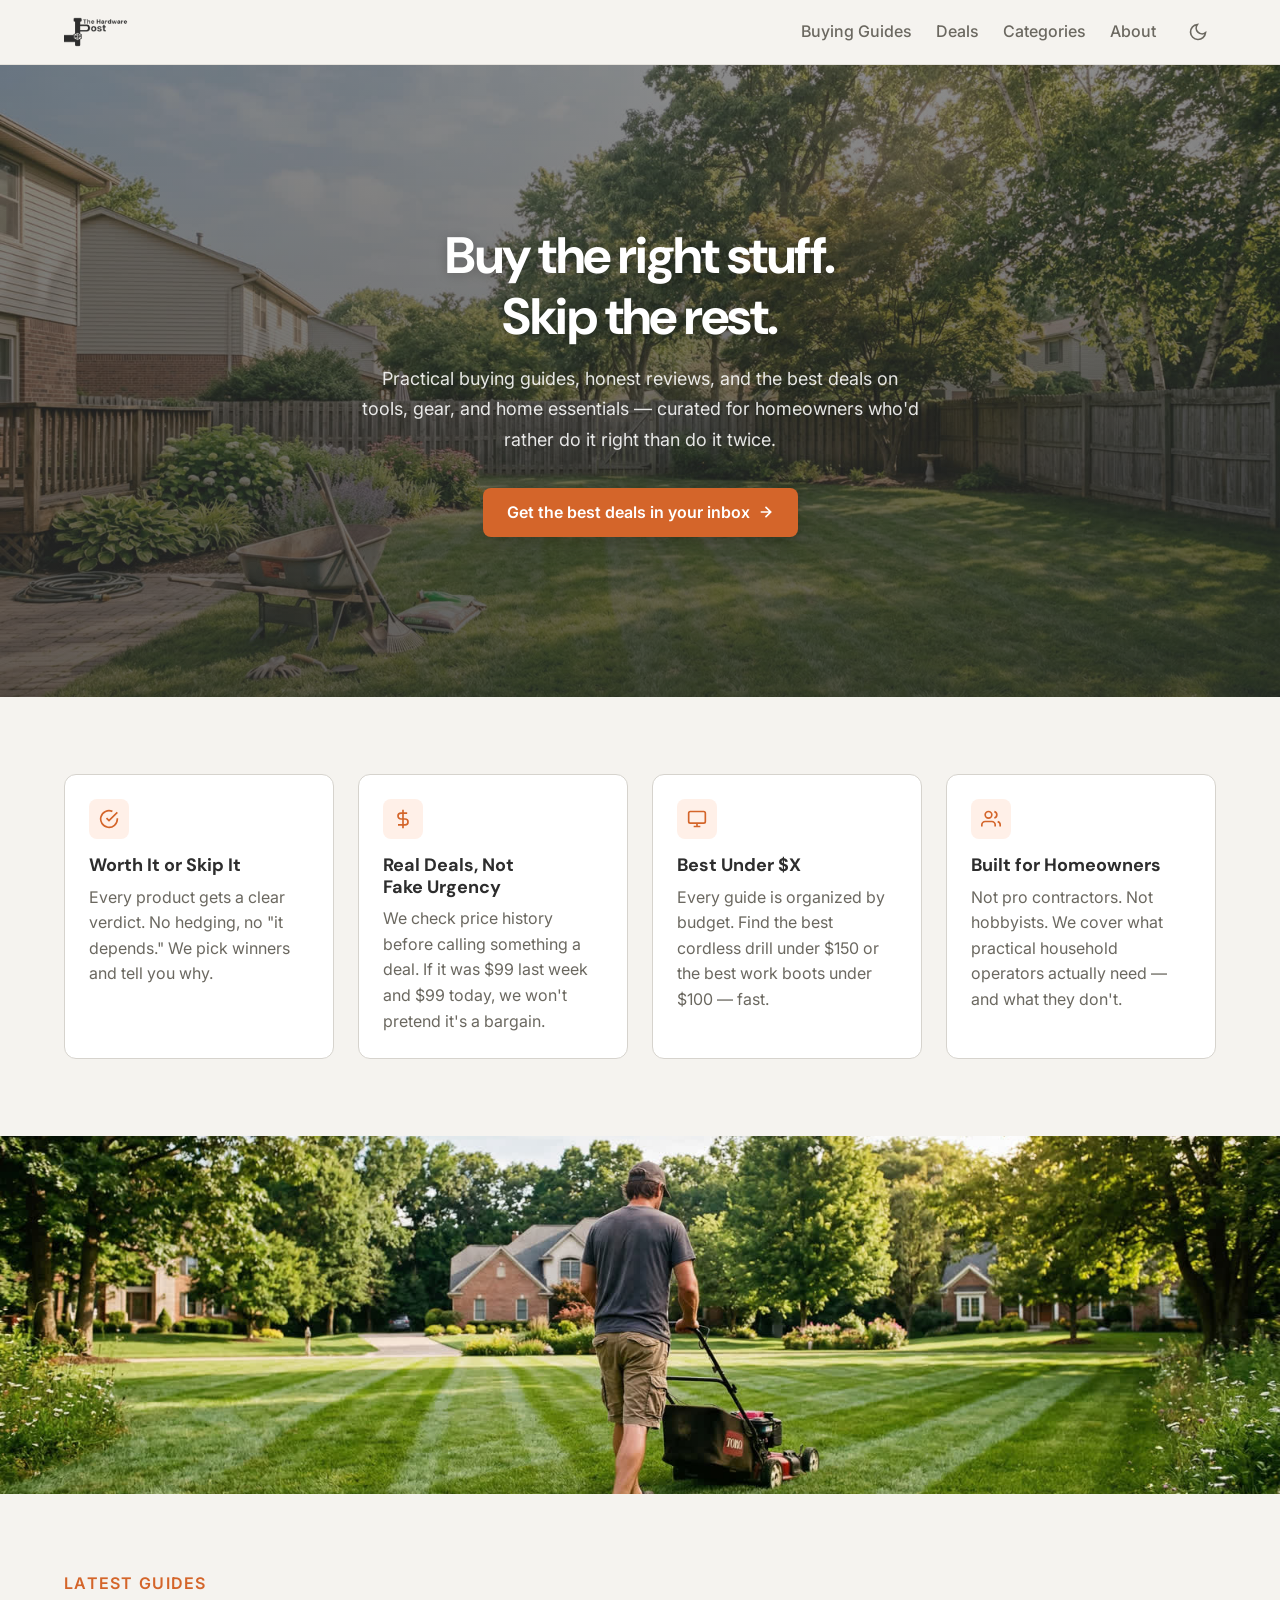
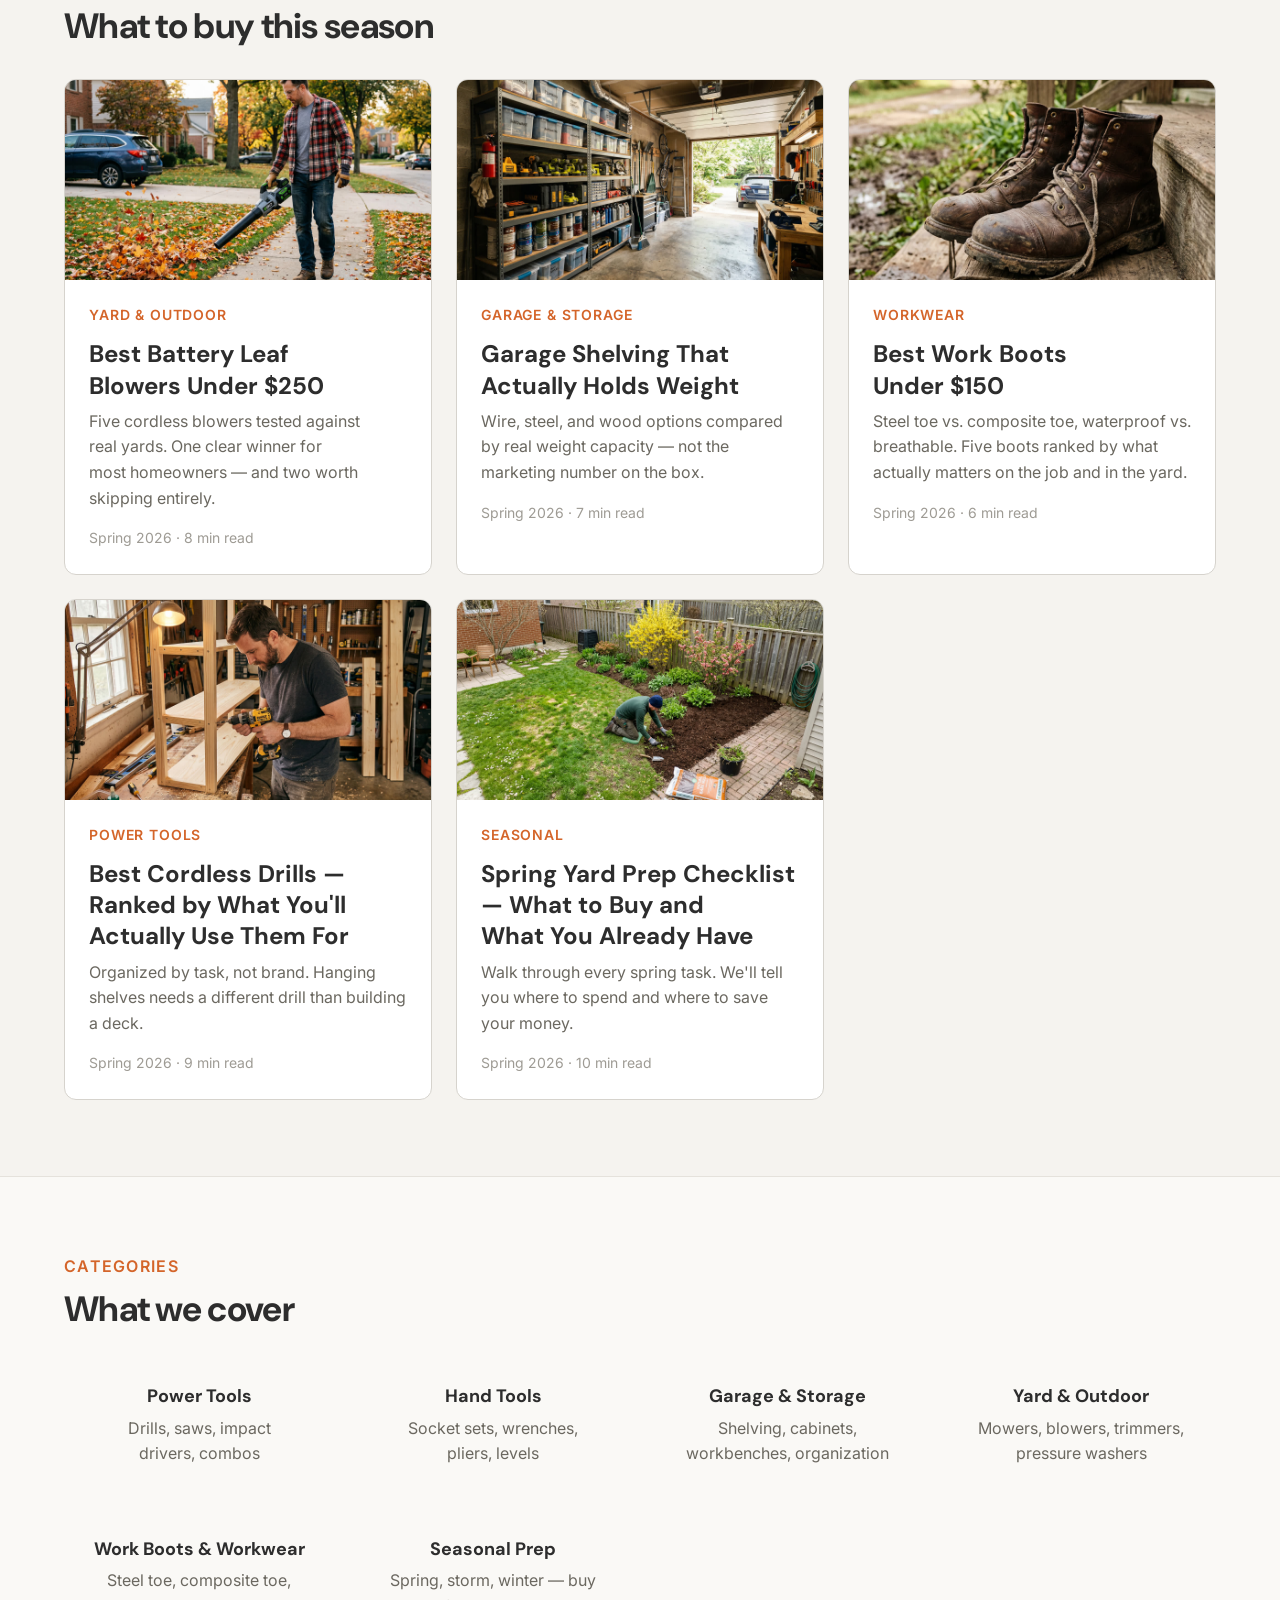
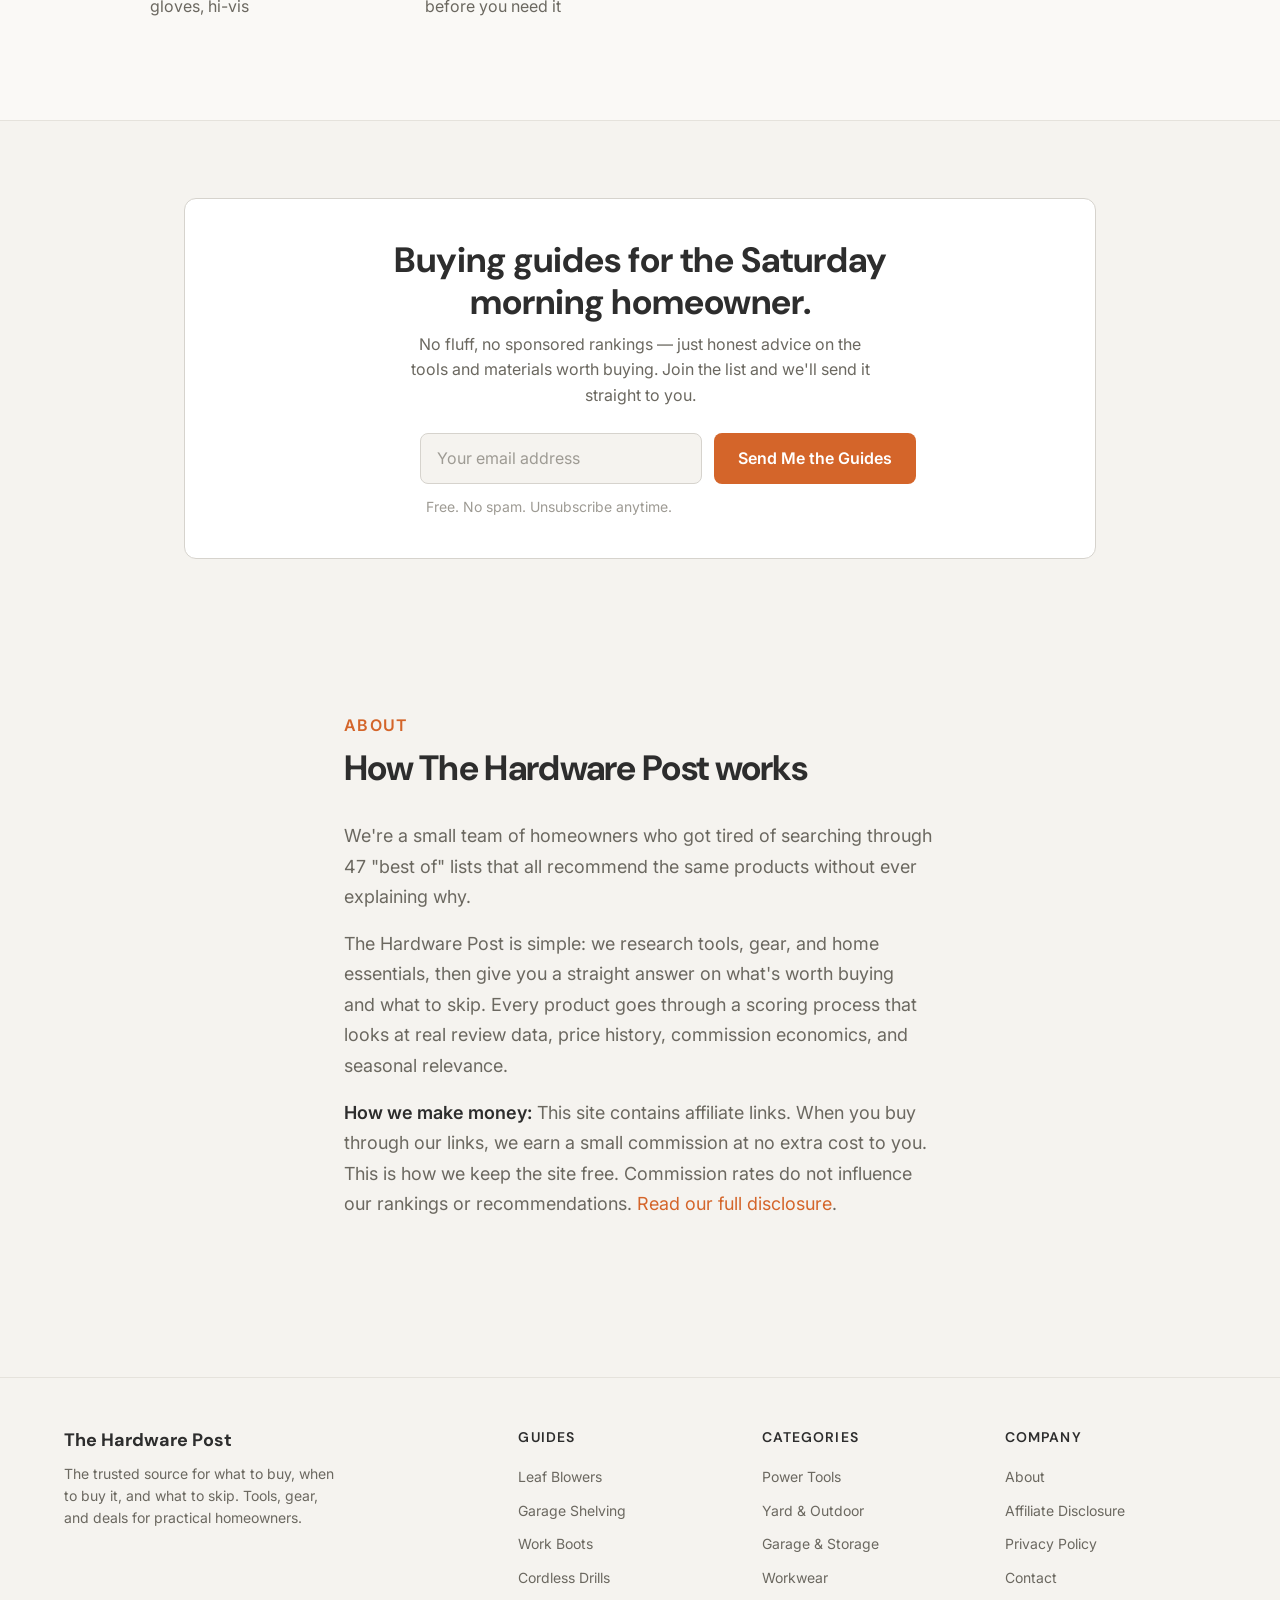
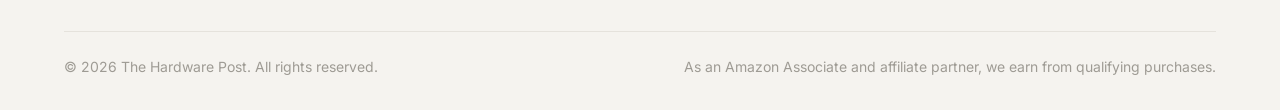
==== index.html @ 7f4d29a2 "Initial site: 5 articles, homepage, privacy policy, affiliate disclosure, logo, images" ====
<!DOCTYPE html>
<html lang="en">
<head>
  <meta charset="UTF-8">
  <meta name="viewport" content="width=device-width, initial-scale=1.0">
  <title>The Hardware Post — Tools, Gear & Deals for Homeowners</title>
  <meta name="description" content="The trusted source for what to buy, when to buy it, and what to skip. Tools, gear, and deals for practical homeowners.">
  <meta property="og:title" content="The Hardware Post — Tools, Gear & Deals for Homeowners">
  <meta property="og:description" content="The trusted source for what to buy, when to buy it, and what to skip.">
  <meta property="og:type" content="website">
  <link rel="stylesheet" href="style.css">
</head>
<body>

  <!-- Header -->
  <header class="header" id="header">
    <div class="header__inner">
      <a href="/" class="header__logo">
        <img src="images/logo-header.png" alt="The Hardware Post" class="header__logo-img">
      </a>
      <nav class="header__nav" id="nav">
        <a href="#guides">Buying Guides</a>
        <a href="#deals">Deals</a>
        <a href="#categories">Categories</a>
        <a href="#about">About</a>
        <button class="theme-toggle" data-theme-toggle aria-label="Switch to dark mode">
          <svg width="20" height="20" viewBox="0 0 24 24" fill="none" stroke="currentColor" stroke-width="2"><path d="M21 12.79A9 9 0 1 1 11.21 3 7 7 0 0 0 21 12.79z"/></svg>
        </button>
      </nav>
      <button class="mobile-menu-btn" id="mobileMenuBtn" aria-label="Toggle menu">
        <svg width="24" height="24" viewBox="0 0 24 24" fill="none" stroke="currentColor" stroke-width="2" stroke-linecap="round"><path d="M3 12h18M3 6h18M3 18h18"/></svg>
      </button>
    </div>
  </header>

  <main>
    <!-- Hero -->
    <section class="hero" style="background-image: url('images/hero-backyard.jpg');">
      <div class="hero__overlay"></div>
      <div class="container container--default hero__content">
        <h1 class="hero__title">Buy the right stuff.<br>Skip the rest.</h1>
        <p class="hero__subtitle">Practical buying guides, honest reviews, and the best deals on tools, gear, and home essentials — curated for homeowners who'd rather do it right than do it twice.</p>
        <a href="#newsletter" class="hero__cta">
          Get the best deals in your inbox
          <svg width="16" height="16" viewBox="0 0 24 24" fill="none" stroke="currentColor" stroke-width="2.5" stroke-linecap="round"><path d="M5 12h14M12 5l7 7-7 7"/></svg>
        </a>
      </div>
    </section>

    <!-- Value Props -->
    <section class="section">
      <div class="container">
        <div class="value-grid">
          <div class="value-card">
            <div class="value-card__icon">
              <svg width="20" height="20" viewBox="0 0 24 24" fill="none" stroke="currentColor" stroke-width="2"><path d="M22 11.08V12a10 10 0 1 1-5.93-9.14"/><polyline points="22 4 12 14.01 9 11.01"/></svg>
            </div>
            <h3 class="value-card__title">Worth It or Skip It</h3>
            <p class="value-card__text">Every product gets a clear verdict. No hedging, no "it depends." We pick winners and tell you why.</p>
          </div>
          <div class="value-card">
            <div class="value-card__icon">
              <svg width="20" height="20" viewBox="0 0 24 24" fill="none" stroke="currentColor" stroke-width="2"><path d="M12 1v22M17 5H9.5a3.5 3.5 0 0 0 0 7h5a3.5 3.5 0 0 1 0 7H6"/></svg>
            </div>
            <h3 class="value-card__title">Real Deals, Not Fake Urgency</h3>
            <p class="value-card__text">We check price history before calling something a deal. If it was $99 last week and $99 today, we won't pretend it's a bargain.</p>
          </div>
          <div class="value-card">
            <div class="value-card__icon">
              <svg width="20" height="20" viewBox="0 0 24 24" fill="none" stroke="currentColor" stroke-width="2"><rect x="2" y="3" width="20" height="14" rx="2"/><path d="M8 21h8M12 17v4"/></svg>
            </div>
            <h3 class="value-card__title">Best Under $X</h3>
            <p class="value-card__text">Every guide is organized by budget. Find the best cordless drill under $150 or the best work boots under $100 — fast.</p>
          </div>
          <div class="value-card">
            <div class="value-card__icon">
              <svg width="20" height="20" viewBox="0 0 24 24" fill="none" stroke="currentColor" stroke-width="2"><path d="M17 21v-2a4 4 0 0 0-4-4H5a4 4 0 0 0-4 4v2"/><circle cx="9" cy="7" r="4"/><path d="M23 21v-2a4 4 0 0 0-3-3.87M16 3.13a4 4 0 0 1 0 7.75"/></svg>
            </div>
            <h3 class="value-card__title">Built for Homeowners</h3>
            <p class="value-card__text">Not pro contractors. Not hobbyists. We cover what practical household operators actually need — and what they don't.</p>
          </div>
        </div>
      </div>
    </section>

    <!-- Breather -->
    <section class="breather" aria-hidden="true">
      <img src="images/breather-mowing.jpg" alt="" class="breather__img" loading="lazy">
    </section>

    <!-- Latest Guides -->
    <section class="section" id="guides">
      <div class="container">
        <p class="section__subtitle">Latest Guides</p>
        <h2 class="section__title">What to buy this season</h2>
        <div class="article-grid">

          <a href="articles/best-battery-leaf-blowers.html" class="article-card">
            <div class="article-card__img-wrap">
              <img src="images/article-leaf-blowers.jpg" alt="Man using a battery leaf blower on a suburban sidewalk" class="article-card__img" loading="lazy">
            </div>
            <div class="article-card__body">
              <span class="article-card__tag">Yard &amp; Outdoor</span>
              <h3 class="article-card__title">Best Battery Leaf Blowers Under $250</h3>
              <p class="article-card__excerpt">Five cordless blowers tested against real yards. One clear winner for most homeowners — and two worth skipping entirely.</p>
              <p class="article-card__meta">Spring 2026 · 8 min read</p>
            </div>
          </a>

          <a href="articles/garage-shelving.html" class="article-card">
            <div class="article-card__img-wrap">
              <img src="images/article-garage-shelving.jpg" alt="Organized garage with heavy-duty shelving" class="article-card__img" loading="lazy">
            </div>
            <div class="article-card__body">
              <span class="article-card__tag">Garage &amp; Storage</span>
              <h3 class="article-card__title">Garage Shelving That Actually Holds Weight</h3>
              <p class="article-card__excerpt">Wire, steel, and wood options compared by real weight capacity — not the marketing number on the box.</p>
              <p class="article-card__meta">Spring 2026 · 7 min read</p>
            </div>
          </a>

          <a href="articles/best-work-boots.html" class="article-card">
            <div class="article-card__img-wrap">
              <img src="images/article-work-boots.jpg" alt="Worn leather work boots on a wooden porch step" class="article-card__img" loading="lazy">
            </div>
            <div class="article-card__body">
              <span class="article-card__tag">Workwear</span>
              <h3 class="article-card__title">Best Work Boots Under $150</h3>
              <p class="article-card__excerpt">Steel toe vs. composite toe, waterproof vs. breathable. Five boots ranked by what actually matters on the job and in the yard.</p>
              <p class="article-card__meta">Spring 2026 · 6 min read</p>
            </div>
          </a>

          <a href="articles/best-cordless-drills.html" class="article-card">
            <div class="article-card__img-wrap">
              <img src="images/article-cordless-drills.jpg" alt="Man using a cordless drill in a home workshop" class="article-card__img" loading="lazy">
            </div>
            <div class="article-card__body">
              <span class="article-card__tag">Power Tools</span>
              <h3 class="article-card__title">Best Cordless Drills — Ranked by What You'll Actually Use Them For</h3>
              <p class="article-card__excerpt">Organized by task, not brand. Hanging shelves needs a different drill than building a deck.</p>
              <p class="article-card__meta">Spring 2026 · 9 min read</p>
            </div>
          </a>

          <a href="articles/spring-yard-prep.html" class="article-card">
            <div class="article-card__img-wrap">
              <img src="images/article-spring-yard.jpg" alt="Person working in a spring garden bed" class="article-card__img" loading="lazy">
            </div>
            <div class="article-card__body">
              <span class="article-card__tag">Seasonal</span>
              <h3 class="article-card__title">Spring Yard Prep Checklist — What to Buy and What You Already Have</h3>
              <p class="article-card__excerpt">Walk through every spring task. We'll tell you where to spend and where to save your money.</p>
              <p class="article-card__meta">Spring 2026 · 10 min read</p>
            </div>
          </a>

        </div>
      </div>
    </section>

    <!-- Categories -->
    <section class="section" id="categories" style="background: var(--color-surface-alt); border-top: 1px solid var(--color-divider); border-bottom: 1px solid var(--color-divider);">
      <div class="container">
        <p class="section__subtitle">Categories</p>
        <h2 class="section__title">What we cover</h2>
        <div class="value-grid">
          <div class="value-card" style="text-align: center; border: none; background: transparent;">
            <h3 class="value-card__title">Power Tools</h3>
            <p class="value-card__text">Drills, saws, impact drivers, combos</p>
          </div>
          <div class="value-card" style="text-align: center; border: none; background: transparent;">
            <h3 class="value-card__title">Hand Tools</h3>
            <p class="value-card__text">Socket sets, wrenches, pliers, levels</p>
          </div>
          <div class="value-card" style="text-align: center; border: none; background: transparent;">
            <h3 class="value-card__title">Garage &amp; Storage</h3>
            <p class="value-card__text">Shelving, cabinets, workbenches, organization</p>
          </div>
          <div class="value-card" style="text-align: center; border: none; background: transparent;">
            <h3 class="value-card__title">Yard &amp; Outdoor</h3>
            <p class="value-card__text">Mowers, blowers, trimmers, pressure washers</p>
          </div>
          <div class="value-card" style="text-align: center; border: none; background: transparent;">
            <h3 class="value-card__title">Work Boots &amp; Workwear</h3>
            <p class="value-card__text">Steel toe, composite toe, gloves, hi-vis</p>
          </div>
          <div class="value-card" style="text-align: center; border: none; background: transparent;">
            <h3 class="value-card__title">Seasonal Prep</h3>
            <p class="value-card__text">Spring, storm, winter — buy before you need it</p>
          </div>
        </div>
      </div>
    </section>

    <!-- Newsletter -->
    <section class="section" id="newsletter">
      <div class="container container--default">
        <div class="newsletter">
          <h2 class="newsletter__title">Buying guides for the Saturday morning homeowner.</h2>
          <p class="newsletter__text">No fluff, no sponsored rankings — just honest advice on the tools and materials worth buying. Join the list and we'll send it straight to you.</p>
          <script src="https://f.convertkit.com/ckjs/ck.5.js"></script>
          <form action="https://app.convertkit.com/forms/9332724/subscriptions" class="seva-form formkit-form" method="post" data-sv-form="9332724" data-uid="83792e4516" data-format="inline" data-version="5" min-width="400 500 600 700 800" style="max-width: 440px; margin: 0 auto;">
            <div data-style="clean">
              <ul class="formkit-alert formkit-alert-error" data-element="errors" data-group="alert" style="list-style: none; padding: 0; font-size: var(--text-xs); color: var(--color-warning);"></ul>
              <div data-element="fields" data-stacked="false" class="newsletter__form">
                <input class="formkit-input newsletter__input" name="email_address" aria-label="Email address" placeholder="Your email address" required type="email">
                <button data-element="submit" class="formkit-submit newsletter__btn" type="submit">
                  <span>Send Me the Guides</span>
                </button>
              </div>
            </div>
          </form>
          <p style="font-size: var(--text-xs); color: var(--color-text-muted); margin-top: var(--space-3);">Free. No spam. Unsubscribe anytime.</p>
        </div>
      </div>
    </section>

    <!-- About -->
    <section class="section" id="about">
      <div class="container container--narrow">
        <p class="section__subtitle">About</p>
        <h2 class="section__title">How The Hardware Post works</h2>
        <div class="article-body">
          <p>We're a small team of homeowners who got tired of searching through 47 "best of" lists that all recommend the same products without ever explaining why.</p>
          <p>The Hardware Post is simple: we research tools, gear, and home essentials, then give you a straight answer on what's worth buying and what to skip. Every product goes through a scoring process that looks at real review data, price history, commission economics, and seasonal relevance.</p>
          <p><strong>How we make money:</strong> This site contains affiliate links. When you buy through our links, we earn a small commission at no extra cost to you. This is how we keep the site free. Commission rates do not influence our rankings or recommendations. <a href="affiliate-disclosure.html">Read our full disclosure</a>.</p>
        </div>
      </div>
    </section>
  </main>

  <!-- Footer -->
  <footer class="footer">
    <div class="container">
      <div class="footer__grid">
        <div class="footer__brand">
          <p class="footer__brand-name">The Hardware Post</p>
          <p class="footer__brand-desc">The trusted source for what to buy, when to buy it, and what to skip. Tools, gear, and deals for practical homeowners.</p>
        </div>
        <div>
          <p class="footer__col-title">Guides</p>
          <ul class="footer__links">
            <li><a href="articles/best-battery-leaf-blowers.html">Leaf Blowers</a></li>
            <li><a href="articles/garage-shelving.html">Garage Shelving</a></li>
            <li><a href="articles/best-work-boots.html">Work Boots</a></li>
            <li><a href="articles/best-cordless-drills.html">Cordless Drills</a></li>
          </ul>
        </div>
        <div>
          <p class="footer__col-title">Categories</p>
          <ul class="footer__links">
            <li><a href="#">Power Tools</a></li>
            <li><a href="#">Yard &amp; Outdoor</a></li>
            <li><a href="#">Garage &amp; Storage</a></li>
            <li><a href="#">Workwear</a></li>
          </ul>
        </div>
        <div>
          <p class="footer__col-title">Company</p>
          <ul class="footer__links">
            <li><a href="#about">About</a></li>
            <li><a href="affiliate-disclosure.html">Affiliate Disclosure</a></li>
            <li><a href="privacy-policy.html">Privacy Policy</a></li>
            <li><a href="mailto:contact@thehardwarepost.com">Contact</a></li>
          </ul>
        </div>
      </div>
      <div class="footer__bottom">
        <p>&copy; 2026 The Hardware Post. All rights reserved.</p>
        <p>As an Amazon Associate and affiliate partner, we earn from qualifying purchases.</p>
      </div>
    </div>
  </footer>

  <script>
    // Theme toggle
    (function() {
      const t = document.querySelector('[data-theme-toggle]');
      const r = document.documentElement;
      let d = matchMedia('(prefers-color-scheme:dark)').matches ? 'dark' : 'light';
      r.setAttribute('data-theme', d);
      t && t.addEventListener('click', () => {
        d = d === 'dark' ? 'light' : 'dark';
        r.setAttribute('data-theme', d);
        t.setAttribute('aria-label', 'Switch to ' + (d === 'dark' ? 'light' : 'dark') + ' mode');
        t.innerHTML = d === 'dark'
          ? '<svg width="20" height="20" viewBox="0 0 24 24" fill="none" stroke="currentColor" stroke-width="2"><circle cx="12" cy="12" r="5"/><path d="M12 1v2M12 21v2M4.22 4.22l1.42 1.42M18.36 18.36l1.42 1.42M1 12h2M21 12h2M4.22 19.78l1.42-1.42M18.36 5.64l1.42-1.42"/></svg>'
          : '<svg width="20" height="20" viewBox="0 0 24 24" fill="none" stroke="currentColor" stroke-width="2"><path d="M21 12.79A9 9 0 1 1 11.21 3 7 7 0 0 0 21 12.79z"/></svg>';
      });
    })();

    // Header scroll effect
    let lastScroll = 0;
    window.addEventListener('scroll', () => {
      const h = document.getElementById('header');
      h.classList.toggle('header--scrolled', window.scrollY > 10);
    });

    // Mobile menu
    document.getElementById('mobileMenuBtn').addEventListener('click', () => {
      document.getElementById('nav').classList.toggle('active');
    });

    // Kit form success message handling
    if (window.CK) {
      window.CK.on('formSubmit', function() {
        const nl = document.querySelector('#newsletter .newsletter');
        if (nl) {
          const msg = document.createElement('p');
          msg.style.cssText = 'font-weight:600;color:var(--color-success);margin-top:var(--space-4);';
          msg.textContent = "You're in. Check your inbox for a welcome note — and thanks for joining The Hardware Post.";
          nl.appendChild(msg);
        }
      });
    }
  </script>

</body>
</html>
---- style.css ----
/* ═══════════════════════════════════════
   THE HARDWARE POST — Design System
   ═══════════════════════════════════════ */

/* Fonts: DM Sans (headings) + Inter (body) */
@import url('https://fonts.googleapis.com/css2?family=DM+Sans:wght@500;600;700&family=Inter:wght@400;500;600&display=swap');

/* ── Tokens ── */
:root {
  --font-display: 'DM Sans', 'Helvetica Neue', sans-serif;
  --font-body: 'Inter', system-ui, sans-serif;

  /* Type Scale (fluid) */
  --text-xs: clamp(0.75rem, 0.7rem + 0.25vw, 0.875rem);
  --text-sm: clamp(0.875rem, 0.8rem + 0.35vw, 1rem);
  --text-base: clamp(1rem, 0.95rem + 0.25vw, 1.125rem);
  --text-lg: clamp(1.125rem, 1rem + 0.75vw, 1.5rem);
  --text-xl: clamp(1.5rem, 1.2rem + 1.25vw, 2.25rem);
  --text-2xl: clamp(2rem, 1.2rem + 2.5vw, 3.5rem);

  /* 4px Spacing */
  --space-1: 0.25rem;
  --space-2: 0.5rem;
  --space-3: 0.75rem;
  --space-4: 1rem;
  --space-5: 1.25rem;
  --space-6: 1.5rem;
  --space-8: 2rem;
  --space-10: 2.5rem;
  --space-12: 3rem;
  --space-16: 4rem;
  --space-20: 5rem;
  --space-24: 6rem;

  /* Content Widths */
  --content-narrow: 640px;
  --content-default: 960px;
  --content-wide: 1200px;

  /* Radius */
  --radius-sm: 0.375rem;
  --radius-md: 0.5rem;
  --radius-lg: 0.75rem;

  /* Transition */
  --transition-interactive: 180ms cubic-bezier(0.16, 1, 0.3, 1);
}

/* ── Light Mode (default) ── */
:root, [data-theme="light"] {
  --color-bg: #F5F3EF;
  --color-surface: #FFFFFF;
  --color-surface-alt: #FAF9F6;
  --color-border: #D6D3CD;
  --color-divider: #E5E2DC;

  --color-text: #2D2D2D;
  --color-text-secondary: #6B6860;
  --color-text-muted: #9E9B94;

  --color-accent: #D4652A;
  --color-accent-hover: #B85322;
  --color-accent-light: #FFF0E8;

  --color-success: #3D7A3E;
  --color-success-light: #EBF5EB;
  --color-warning: #C4432B;
  --color-warning-light: #FDECEC;

  --shadow-sm: 0 1px 3px rgba(45,45,45,0.06);
  --shadow-md: 0 4px 12px rgba(45,45,45,0.08);
  --shadow-lg: 0 12px 32px rgba(45,45,45,0.12);
}

/* ── Dark Mode ── */
[data-theme="dark"] {
  --color-bg: #1A1918;
  --color-surface: #242320;
  --color-surface-alt: #2A2926;
  --color-border: #3D3B38;
  --color-divider: #333230;

  --color-text: #E0DFDC;
  --color-text-secondary: #A09E99;
  --color-text-muted: #6B6964;

  --color-accent: #E88A55;
  --color-accent-hover: #F0A070;
  --color-accent-light: #3A2E24;

  --color-success: #6DAA45;
  --color-success-light: #2A3326;
  --color-warning: #DD6956;
  --color-warning-light: #3A2828;

  --shadow-sm: 0 1px 3px rgba(0,0,0,0.3);
  --shadow-md: 0 4px 12px rgba(0,0,0,0.4);
  --shadow-lg: 0 12px 32px rgba(0,0,0,0.5);
}

@media (prefers-color-scheme: dark) {
  :root:not([data-theme]) {
    --color-bg: #1A1918;
    --color-surface: #242320;
    --color-surface-alt: #2A2926;
    --color-border: #3D3B38;
    --color-divider: #333230;
    --color-text: #E0DFDC;
    --color-text-secondary: #A09E99;
    --color-text-muted: #6B6964;
    --color-accent: #E88A55;
    --color-accent-hover: #F0A070;
    --color-accent-light: #3A2E24;
    --color-success: #6DAA45;
    --color-success-light: #2A3326;
    --color-warning: #DD6956;
    --color-warning-light: #3A2828;
    --shadow-sm: 0 1px 3px rgba(0,0,0,0.3);
    --shadow-md: 0 4px 12px rgba(0,0,0,0.4);
    --shadow-lg: 0 12px 32px rgba(0,0,0,0.5);
  }
}

/* ── Base Reset ── */
*, *::before, *::after { box-sizing: border-box; margin: 0; padding: 0; }
html {
  -webkit-font-smoothing: antialiased;
  -moz-osx-font-smoothing: grayscale;
  text-rendering: optimizeLegibility;
  scroll-behavior: smooth;
  scroll-padding-top: var(--space-16);
}
body {
  min-height: 100dvh;
  line-height: 1.6;
  font-family: var(--font-body);
  font-size: var(--text-base);
  color: var(--color-text);
  background-color: var(--color-bg);
}
img, picture, video, svg { display: block; max-width: 100%; height: auto; }
input, button, textarea, select { font: inherit; color: inherit; }
h1, h2, h3, h4 { text-wrap: balance; line-height: 1.2; font-family: var(--font-display); }
p, li, figcaption { text-wrap: pretty; max-width: 72ch; }
a { color: var(--color-accent); text-decoration: none; transition: color var(--transition-interactive); }
a:hover { color: var(--color-accent-hover); }
button { cursor: pointer; background: none; border: none; }

a, button, [role="button"], input, textarea, select {
  transition: color var(--transition-interactive), background var(--transition-interactive),
    border-color var(--transition-interactive), box-shadow var(--transition-interactive);
}

:focus-visible { outline: 2px solid var(--color-accent); outline-offset: 3px; border-radius: var(--radius-sm); }
::selection { background: rgba(212,101,42,0.2); color: var(--color-text); }

@media (prefers-reduced-motion: reduce) {
  *, *::before, *::after {
    animation-duration: 0.01ms !important;
    transition-duration: 0.01ms !important;
    scroll-behavior: auto !important;
  }
}

.sr-only { position: absolute; width: 1px; height: 1px; padding: 0; margin: -1px; overflow: hidden; clip: rect(0,0,0,0); white-space: nowrap; border-width: 0; }

/* ── Layout ── */
.container { width: 100%; max-width: var(--content-wide); margin: 0 auto; padding-inline: var(--space-6); }
.container--narrow { max-width: var(--content-narrow); }
.container--default { max-width: var(--content-default); }

/* ── Header ── */
.header {
  position: sticky; top: 0; z-index: 50;
  background: var(--color-bg);
  border-bottom: 1px solid var(--color-divider);
  transition: box-shadow 0.3s ease;
}
.header--scrolled { box-shadow: var(--shadow-sm); }
.header__inner {
  display: flex; align-items: center; justify-content: space-between;
  height: 64px;
  max-width: var(--content-wide); margin: 0 auto;
  padding-inline: var(--space-6);
}
.header__logo {
  text-decoration: none;
  display: flex; align-items: center;
}
.header__logo-img {
  height: 40px;
  width: auto;
}
[data-theme="dark"] .header__logo-img {
  filter: invert(1) brightness(0.85);
}

.header__nav { display: flex; align-items: center; gap: var(--space-6); }
.header__nav a {
  font-size: var(--text-sm); font-weight: 500;
  color: var(--color-text-secondary); text-decoration: none;
}
.header__nav a:hover { color: var(--color-text); }

.theme-toggle {
  display: flex; align-items: center; justify-content: center;
  width: 36px; height: 36px; border-radius: var(--radius-md);
  color: var(--color-text-secondary);
}
.theme-toggle:hover { background: var(--color-surface-alt); color: var(--color-text); }

/* Mobile nav */
.mobile-menu-btn { display: none; width: 36px; height: 36px; align-items: center; justify-content: center; color: var(--color-text); }
@media (max-width: 768px) {
  .header__nav { display: none; }
  .header__nav.active {
    display: flex; flex-direction: column;
    position: absolute; top: 64px; left: 0; right: 0;
    background: var(--color-bg); border-bottom: 1px solid var(--color-divider);
    padding: var(--space-6); gap: var(--space-4);
  }
  .mobile-menu-btn { display: flex; }
}

/* ── Hero ── */
.hero {
  position: relative;
  padding: clamp(var(--space-20), 14vw, 10rem) 0;
  text-align: center;
  background-size: cover;
  background-position: center 40%;
  background-repeat: no-repeat;
  overflow: hidden;
}
.hero__overlay {
  position: absolute; inset: 0;
  background: linear-gradient(
    to bottom,
    rgba(45,45,45,0.55) 0%,
    rgba(45,45,45,0.65) 50%,
    rgba(45,45,45,0.75) 100%
  );
}
[data-theme="dark"] .hero__overlay {
  background: linear-gradient(
    to bottom,
    rgba(26,25,24,0.6) 0%,
    rgba(26,25,24,0.72) 50%,
    rgba(26,25,24,0.82) 100%
  );
}
.hero__content { position: relative; z-index: 1; }
.hero__title {
  font-size: var(--text-2xl); font-weight: 700;
  letter-spacing: -0.03em;
  margin-bottom: var(--space-4);
  color: #fff;
  text-shadow: 0 2px 12px rgba(0,0,0,0.2);
}
.hero__subtitle {
  font-size: var(--text-base);
  color: rgba(255,255,255,0.88);
  max-width: 560px; margin: 0 auto var(--space-8);
  line-height: 1.7;
}
.hero__cta {
  display: inline-flex; align-items: center; gap: var(--space-2);
  background: var(--color-accent); color: #fff;
  padding: var(--space-3) var(--space-6);
  border-radius: var(--radius-md);
  font-weight: 600; font-size: var(--text-sm);
  text-decoration: none;
  box-shadow: 0 4px 16px rgba(0,0,0,0.2);
}
.hero__cta:hover { background: var(--color-accent-hover); color: #fff; }

/* ── Section ── */
.section { padding: clamp(var(--space-12), 6vw, var(--space-20)) 0; }
.section__title {
  font-size: var(--text-xl); font-weight: 700;
  letter-spacing: -0.02em;
  margin-bottom: var(--space-8);
}
.section__subtitle {
  font-size: var(--text-sm); font-weight: 600;
  color: var(--color-accent); text-transform: uppercase;
  letter-spacing: 0.08em;
  margin-bottom: var(--space-2);
}

/* ── Breather Image ── */
.breather {
  position: relative;
  height: clamp(200px, 28vw, 400px);
  overflow: hidden;
}
.breather__img {
  width: 100%; height: 100%;
  object-fit: cover;
  object-position: center 60%;
}

/* ── Article Cards ── */
.article-grid {
  display: grid;
  grid-template-columns: repeat(auto-fill, minmax(300px, 1fr));
  gap: var(--space-6);
}
.article-card {
  background: var(--color-surface);
  border: 1px solid var(--color-border);
  border-radius: var(--radius-lg);
  overflow: hidden;
  transition: box-shadow var(--transition-interactive), transform var(--transition-interactive);
  text-decoration: none; color: inherit; display: block;
}
.article-card:hover { box-shadow: var(--shadow-md); transform: translateY(-2px); color: inherit; }
.article-card:hover .article-card__img { transform: scale(1.04); }
.article-card__img-wrap {
  height: 200px; overflow: hidden;
}
.article-card__img {
  width: 100%; height: 100%;
  object-fit: cover;
  transition: transform 0.4s ease;
}
.article-card__body {
  padding: var(--space-5) var(--space-6) var(--space-6);
}
.article-card__tag {
  display: inline-block;
  font-size: var(--text-xs); font-weight: 600;
  color: var(--color-accent); text-transform: uppercase;
  letter-spacing: 0.06em;
  margin-bottom: var(--space-3);
}
.article-card__title {
  font-size: var(--text-lg); font-weight: 700;
  margin-bottom: var(--space-2);
  line-height: 1.3;
}
.article-card__excerpt {
  font-size: var(--text-sm);
  color: var(--color-text-secondary);
  line-height: 1.6;
}
.article-card__meta {
  margin-top: var(--space-4);
  font-size: var(--text-xs);
  color: var(--color-text-muted);
}

/* ── Value Props ── */
.value-grid {
  display: grid;
  grid-template-columns: repeat(auto-fill, minmax(240px, 1fr));
  gap: var(--space-6);
}
.value-card {
  padding: var(--space-6);
  background: var(--color-surface);
  border: 1px solid var(--color-border);
  border-radius: var(--radius-lg);
}
.value-card__icon {
  width: 40px; height: 40px;
  display: flex; align-items: center; justify-content: center;
  background: var(--color-accent-light);
  color: var(--color-accent);
  border-radius: var(--radius-md);
  margin-bottom: var(--space-4);
}
.value-card__title {
  font-family: var(--font-display);
  font-size: var(--text-base); font-weight: 700;
  margin-bottom: var(--space-2);
}
.value-card__text {
  font-size: var(--text-sm);
  color: var(--color-text-secondary);
  line-height: 1.6;
}

/* ── Newsletter Signup ── */
.newsletter {
  background: var(--color-surface);
  border: 1px solid var(--color-border);
  border-radius: var(--radius-lg);
  padding: var(--space-10);
  text-align: center;
}
.newsletter__title {
  font-size: var(--text-xl); font-weight: 700;
  margin-bottom: var(--space-2);
}
.newsletter__text {
  font-size: var(--text-sm);
  color: var(--color-text-secondary);
  max-width: 480px; margin: 0 auto var(--space-6);
}
.newsletter__form {
  display: flex; gap: var(--space-3);
  max-width: 440px; margin: 0 auto;
}
.newsletter__input {
  flex: 1;
  padding: var(--space-3) var(--space-4);
  background: var(--color-bg);
  border: 1px solid var(--color-border);
  border-radius: var(--radius-md);
  font-size: var(--text-sm);
}
.newsletter__input:focus { outline: 2px solid var(--color-accent); outline-offset: -1px; border-color: var(--color-accent); }
.newsletter__input::placeholder { color: var(--color-text-muted); }
.newsletter__btn {
  background: var(--color-accent); color: #fff;
  padding: var(--space-3) var(--space-6);
  border-radius: var(--radius-md);
  font-weight: 600; font-size: var(--text-sm);
  white-space: nowrap;
}
.newsletter__btn:hover { background: var(--color-accent-hover); }
@media (max-width: 480px) {
  .newsletter__form { flex-direction: column; }
}

/* Kit form overrides — keep form consistent with site design */
.formkit-form[data-uid="83792e4516"] {
  background: transparent !important;
  border: none !important;
  padding: 0 !important;
  font-family: var(--font-body) !important;
}
.formkit-form[data-uid="83792e4516"] .formkit-input {
  background: var(--color-bg) !important;
  border: 1px solid var(--color-border) !important;
  border-radius: var(--radius-md) !important;
  font-family: var(--font-body) !important;
  font-size: var(--text-sm) !important;
  color: var(--color-text) !important;
}
.formkit-form[data-uid="83792e4516"] .formkit-input:focus {
  outline: 2px solid var(--color-accent) !important;
  outline-offset: -1px !important;
  border-color: var(--color-accent) !important;
}
.formkit-form[data-uid="83792e4516"] .formkit-input::placeholder {
  color: var(--color-text-muted) !important;
}
.formkit-form[data-uid="83792e4516"] .formkit-submit {
  background: var(--color-accent) !important;
  border-radius: var(--radius-md) !important;
  font-family: var(--font-body) !important;
  font-weight: 600 !important;
  font-size: var(--text-sm) !important;
}
.formkit-form[data-uid="83792e4516"] .formkit-submit:hover {
  background: var(--color-accent-hover) !important;
}

/* ── Disclosure Banner ── */
.disclosure {
  background: var(--color-surface-alt);
  border: 1px solid var(--color-border);
  border-radius: var(--radius-md);
  padding: var(--space-3) var(--space-4);
  font-size: var(--text-xs);
  color: var(--color-text-secondary);
  line-height: 1.5;
  margin-bottom: var(--space-6);
}

/* ── Footer ── */
.footer {
  border-top: 1px solid var(--color-divider);
  padding: var(--space-12) 0 var(--space-8);
  color: var(--color-text-secondary);
  font-size: var(--text-sm);
}
.footer__grid {
  display: grid;
  grid-template-columns: 2fr 1fr 1fr 1fr;
  gap: var(--space-8);
  margin-bottom: var(--space-10);
}
.footer__brand { max-width: 280px; }
.footer__brand-name {
  font-family: var(--font-display); font-weight: 700;
  font-size: var(--text-base); color: var(--color-text);
  margin-bottom: var(--space-2);
}
.footer__brand-desc { font-size: var(--text-xs); line-height: 1.6; }
.footer__col-title {
  font-family: var(--font-display); font-weight: 600;
  font-size: var(--text-xs); text-transform: uppercase;
  letter-spacing: 0.08em; color: var(--color-text);
  margin-bottom: var(--space-4);
}
.footer__links { list-style: none; display: flex; flex-direction: column; gap: var(--space-2); }
.footer__links a { color: var(--color-text-secondary); font-size: var(--text-xs); }
.footer__links a:hover { color: var(--color-text); }
.footer__bottom {
  border-top: 1px solid var(--color-divider);
  padding-top: var(--space-6);
  font-size: var(--text-xs);
  color: var(--color-text-muted);
  display: flex; justify-content: space-between; align-items: center;
}
@media (max-width: 768px) {
  .footer__grid { grid-template-columns: 1fr 1fr; }
  .footer__brand { grid-column: 1 / -1; }
  .footer__bottom { flex-direction: column; gap: var(--space-2); text-align: center; }
}
@media (max-width: 480px) {
  .footer__grid { grid-template-columns: 1fr; }
}

/* ── Badge Components ── */
.badge {
  display: inline-flex; align-items: center; gap: var(--space-1);
  padding: var(--space-1) var(--space-2);
  border-radius: var(--radius-sm);
  font-size: var(--text-xs); font-weight: 600;
}
.badge--worth-it { background: var(--color-success-light); color: var(--color-success); }
.badge--skip-it { background: var(--color-warning-light); color: var(--color-warning); }
.badge--deal { background: var(--color-accent-light); color: var(--color-accent); }

/* ── Article Page ── */
.article-header { padding: var(--space-12) 0 var(--space-8); }
.article-header__tag { font-size: var(--text-xs); font-weight: 600; color: var(--color-accent); text-transform: uppercase; letter-spacing: 0.06em; margin-bottom: var(--space-3); }
.article-header__title { font-size: var(--text-xl); font-weight: 700; margin-bottom: var(--space-3); }
.article-header__meta { font-size: var(--text-xs); color: var(--color-text-muted); }

.article-body { padding-bottom: var(--space-16); }
.article-body h2 { font-size: var(--text-lg); font-weight: 700; margin: var(--space-8) 0 var(--space-4); }
.article-body h3 { font-size: var(--text-base); font-weight: 700; margin: var(--space-6) 0 var(--space-3); }
.article-body p { margin-bottom: var(--space-4); color: var(--color-text-secondary); line-height: 1.7; }
.article-body ul, .article-body ol { margin-bottom: var(--space-4); padding-left: var(--space-6); }
.article-body li { margin-bottom: var(--space-2); color: var(--color-text-secondary); line-height: 1.6; }
.article-body strong { color: var(--color-text); font-weight: 600; }

/* Product card within articles */
.product-pick {
  background: var(--color-surface);
  border: 1px solid var(--color-border);
  border-radius: var(--radius-lg);
  padding: var(--space-6);
  margin: var(--space-6) 0;
}
.product-pick__header { display: flex; justify-content: space-between; align-items: flex-start; margin-bottom: var(--space-3); }
.product-pick__name { font-family: var(--font-display); font-weight: 700; font-size: var(--text-base); }
.product-pick__price { font-weight: 600; color: var(--color-accent); }
.product-pick__specs { font-size: var(--text-xs); color: var(--color-text-muted); margin-bottom: var(--space-3); }
.product-pick__take { font-size: var(--text-sm); color: var(--color-text-secondary); line-height: 1.6; margin-bottom: var(--space-4); }
.product-pick__link {
  display: inline-flex; align-items: center; gap: var(--space-1);
  font-size: var(--text-sm); font-weight: 600;
  color: var(--color-accent);
}
.product-pick__link:hover { color: var(--color-accent-hover); }

/* Article body extras */
.article-body hr {
  border: none;
  border-top: 1px solid var(--color-divider);
  margin: var(--space-8) 0;
}
.article-body table {
  width: 100%; border-collapse: collapse;
  margin-bottom: var(--space-6); font-size: var(--text-sm);
}
.article-body th, .article-body td {
  padding: var(--space-3) var(--space-4);
  border-bottom: 1px solid var(--color-divider);
  text-align: left;
}
.article-body th {
  font-weight: 600; color: var(--color-text);
  background: var(--color-surface-alt);
}
.article-body td { color: var(--color-text-secondary); }
.article-body blockquote {
  border-left: 3px solid var(--color-accent);
  padding-left: var(--space-4);
  margin: var(--space-4) 0;
  color: var(--color-text-secondary);
  font-style: italic;
}
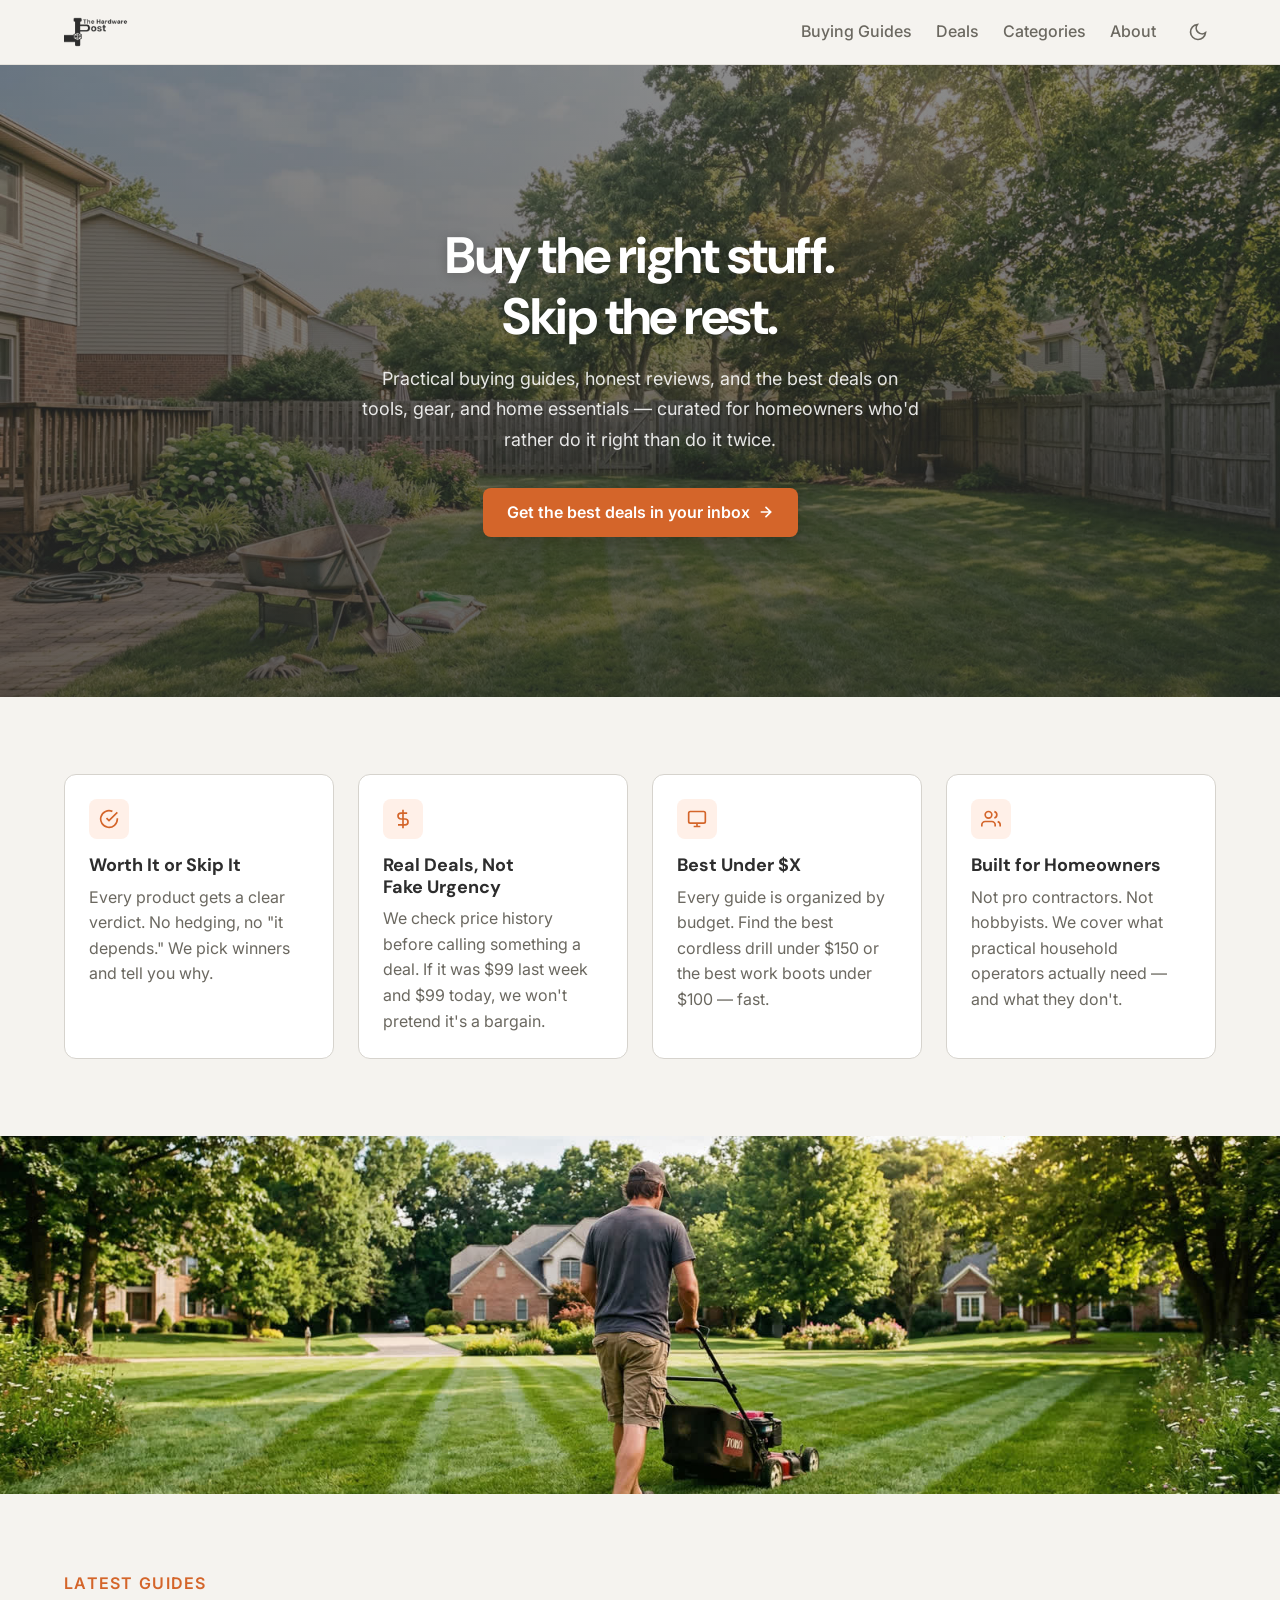
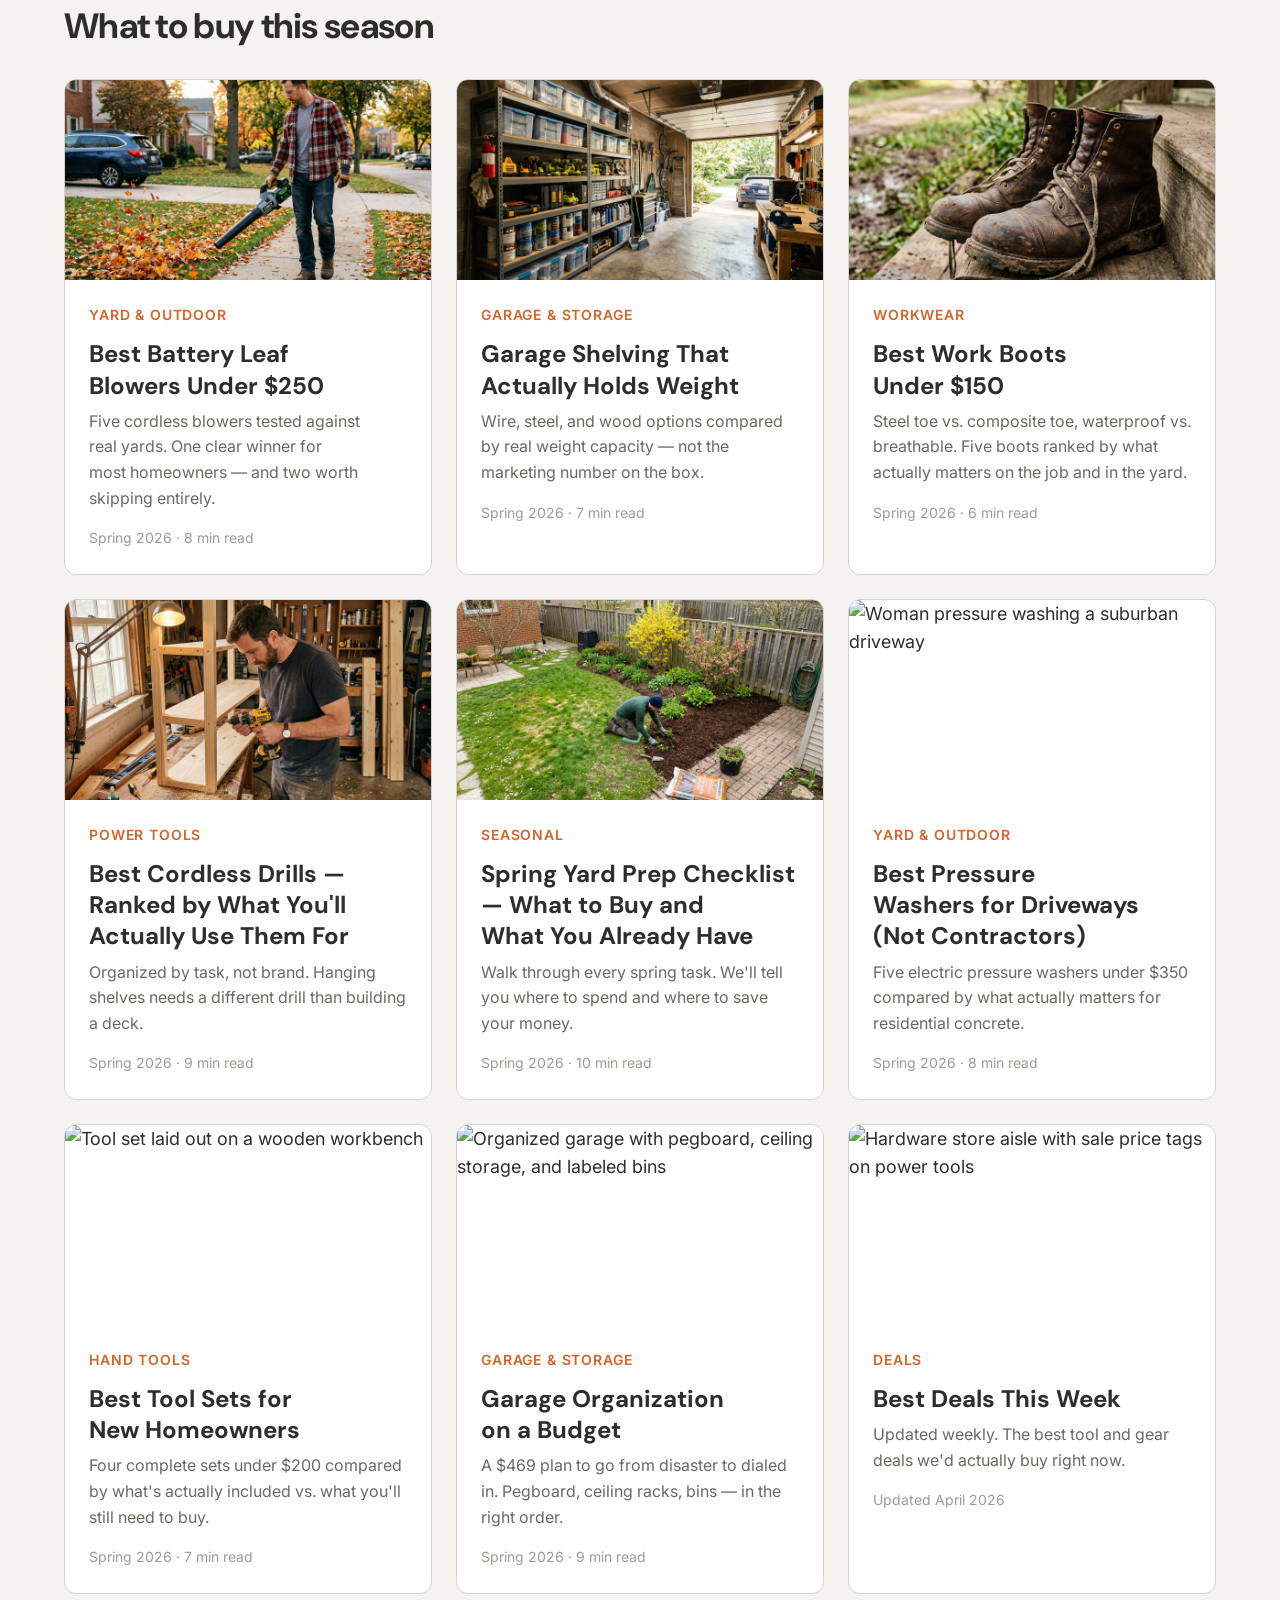
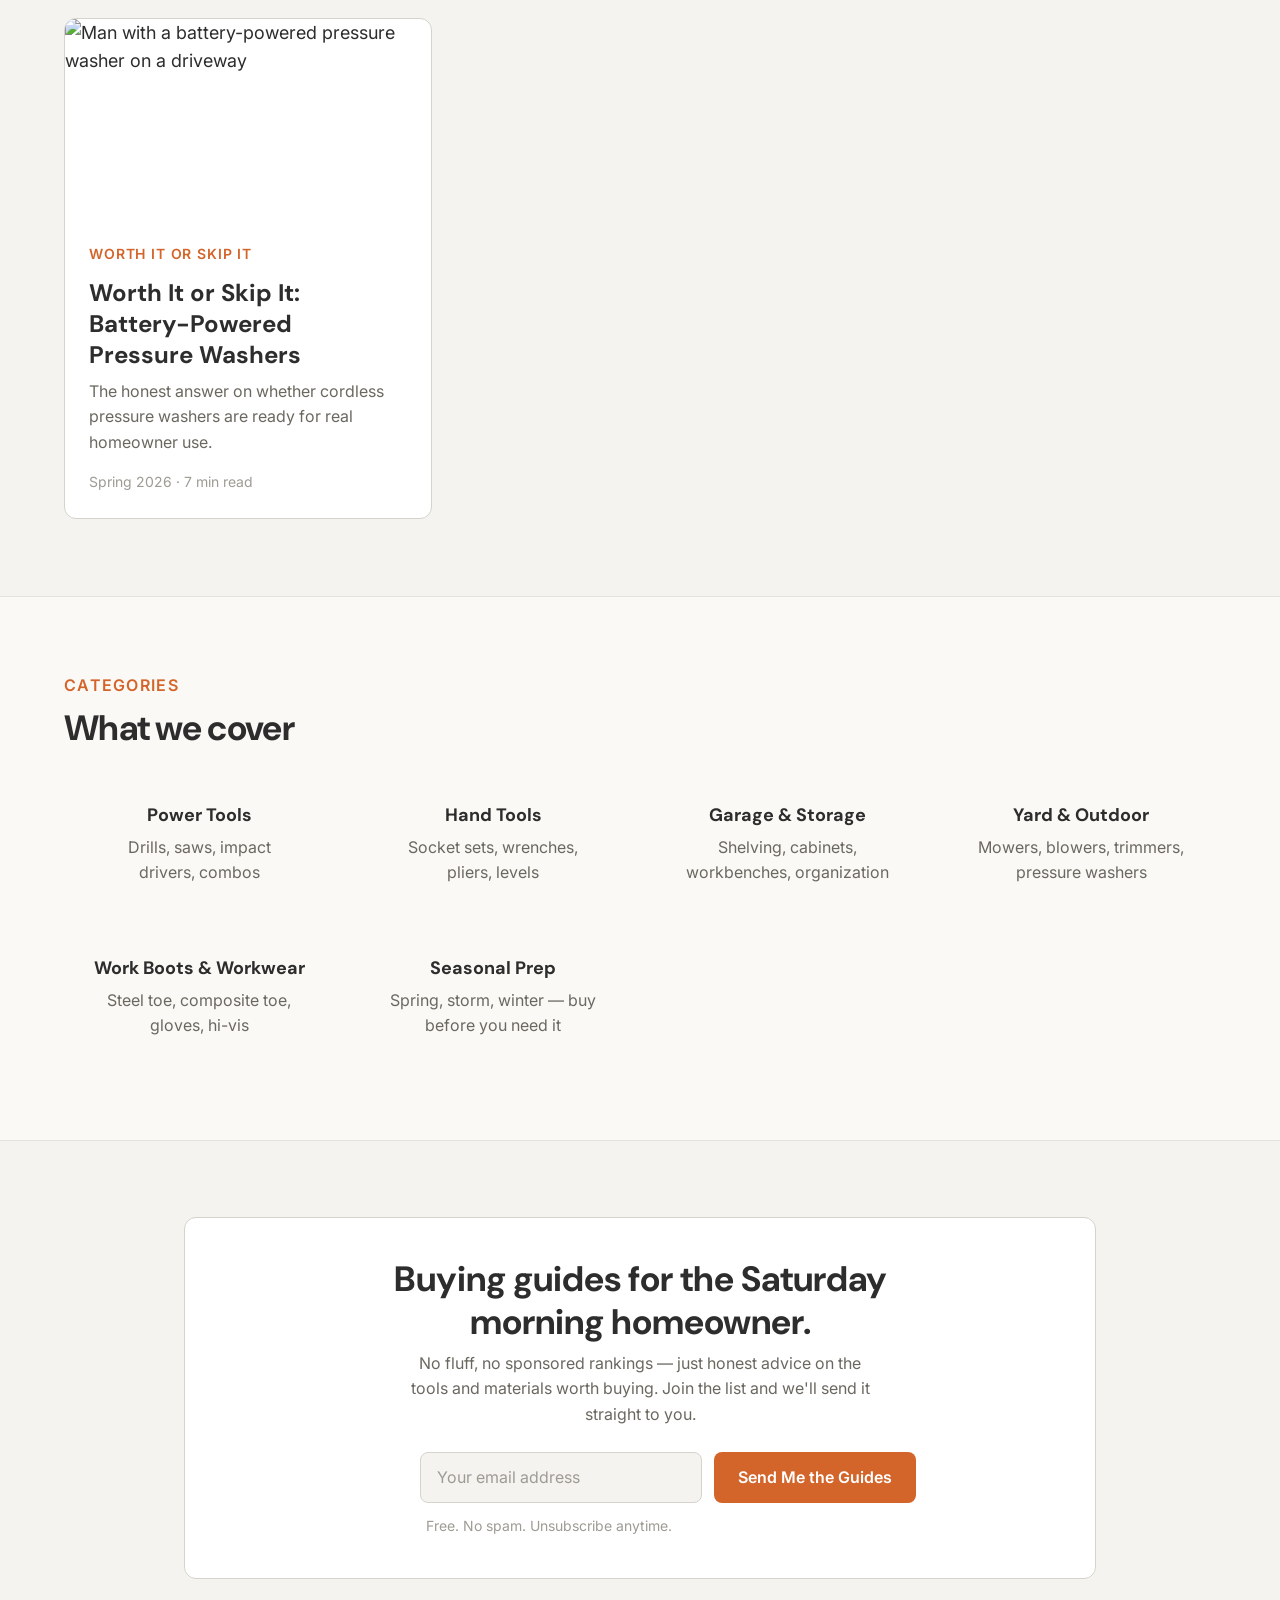
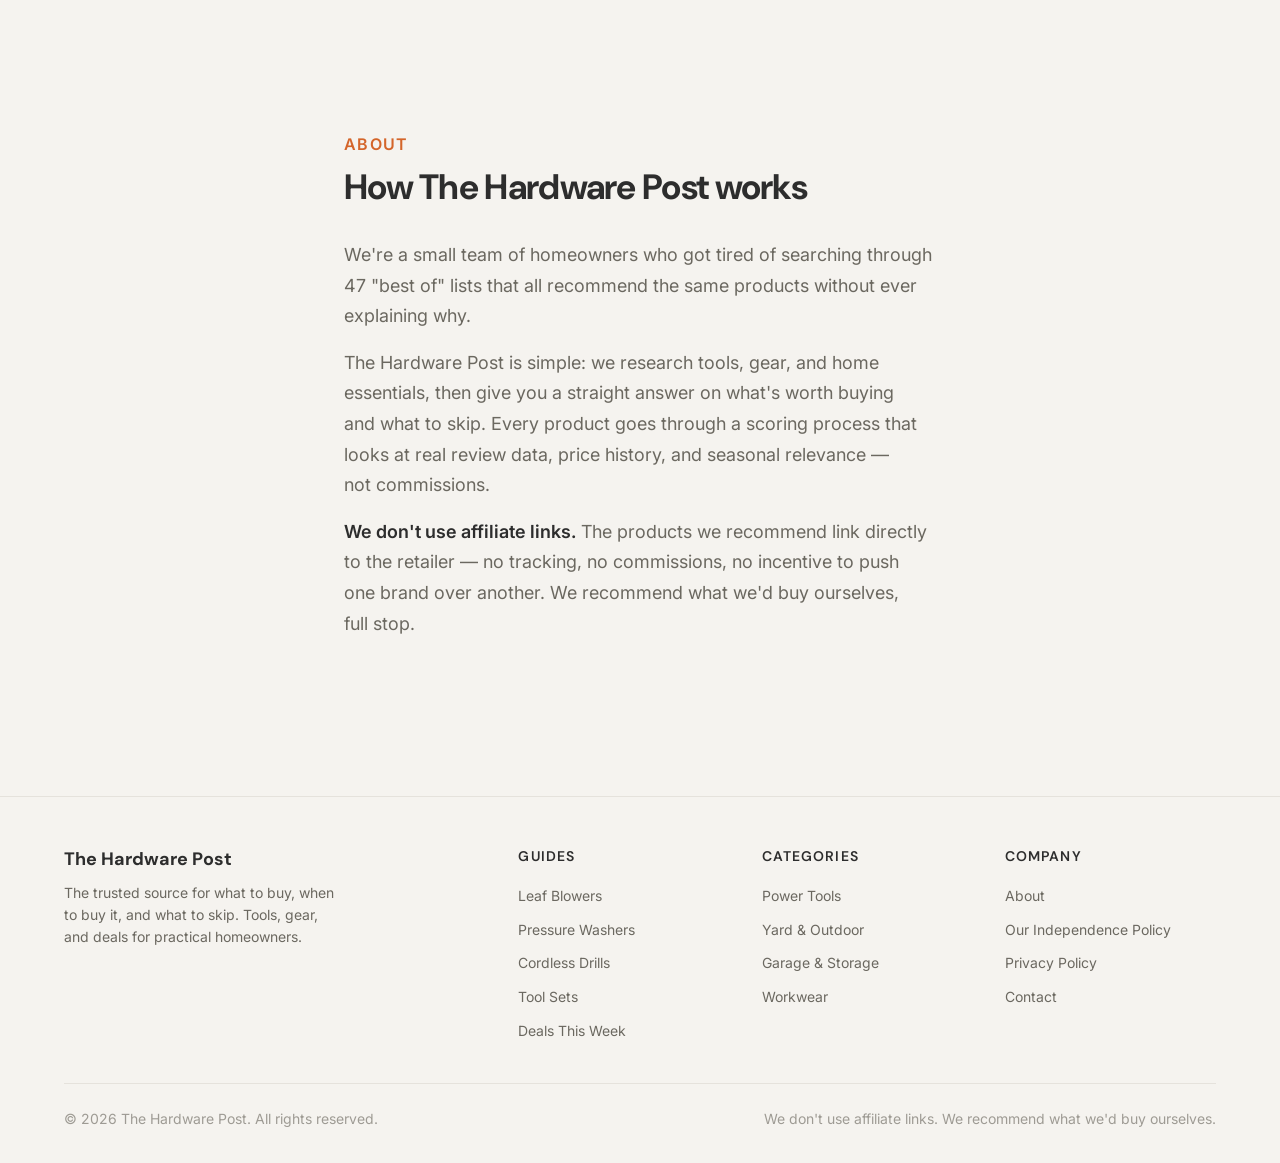
==== commit 385a240c: "Week 2: trust-first pivot, 5 new articles, remove affiliate language - Add 'no affiliate links' stat" ====
--- a/index.html
+++ b/index.html
@@ -155,6 +155,66 @@
             </div>
           </a>
 
+          <a href="articles/best-pressure-washers.html" class="article-card">
+            <div class="article-card__img-wrap">
+              <img src="images/article-pressure-washers.png" alt="Woman pressure washing a suburban driveway" class="article-card__img" loading="lazy">
+            </div>
+            <div class="article-card__body">
+              <span class="article-card__tag">Yard &amp; Outdoor</span>
+              <h3 class="article-card__title">Best Pressure Washers for Driveways (Not Contractors)</h3>
+              <p class="article-card__excerpt">Five electric pressure washers under $350 compared by what actually matters for residential concrete.</p>
+              <p class="article-card__meta">Spring 2026 · 8 min read</p>
+            </div>
+          </a>
+
+          <a href="articles/best-tool-sets-new-homeowners.html" class="article-card">
+            <div class="article-card__img-wrap">
+              <img src="images/article-tool-sets.png" alt="Tool set laid out on a wooden workbench" class="article-card__img" loading="lazy">
+            </div>
+            <div class="article-card__body">
+              <span class="article-card__tag">Hand Tools</span>
+              <h3 class="article-card__title">Best Tool Sets for New Homeowners</h3>
+              <p class="article-card__excerpt">Four complete sets under $200 compared by what's actually included vs. what you'll still need to buy.</p>
+              <p class="article-card__meta">Spring 2026 · 7 min read</p>
+            </div>
+          </a>
+
+          <a href="articles/garage-organization-budget.html" class="article-card">
+            <div class="article-card__img-wrap">
+              <img src="images/article-garage-org.png" alt="Organized garage with pegboard, ceiling storage, and labeled bins" class="article-card__img" loading="lazy">
+            </div>
+            <div class="article-card__body">
+              <span class="article-card__tag">Garage &amp; Storage</span>
+              <h3 class="article-card__title">Garage Organization on a Budget</h3>
+              <p class="article-card__excerpt">A $469 plan to go from disaster to dialed in. Pegboard, ceiling racks, bins — in the right order.</p>
+              <p class="article-card__meta">Spring 2026 · 9 min read</p>
+            </div>
+          </a>
+
+          <a href="articles/best-deals-this-week.html" class="article-card">
+            <div class="article-card__img-wrap">
+              <img src="images/article-deals.png" alt="Hardware store aisle with sale price tags on power tools" class="article-card__img" loading="lazy">
+            </div>
+            <div class="article-card__body">
+              <span class="article-card__tag">Deals</span>
+              <h3 class="article-card__title">Best Deals This Week</h3>
+              <p class="article-card__excerpt">Updated weekly. The best tool and gear deals we'd actually buy right now.</p>
+              <p class="article-card__meta">Updated April 2026</p>
+            </div>
+          </a>
+
+          <a href="articles/worth-it-or-skip-it-battery-pressure-washer.html" class="article-card">
+            <div class="article-card__img-wrap">
+              <img src="images/article-battery-pw.png" alt="Man with a battery-powered pressure washer on a driveway" class="article-card__img" loading="lazy">
+            </div>
+            <div class="article-card__body">
+              <span class="article-card__tag">Worth It or Skip It</span>
+              <h3 class="article-card__title">Worth It or Skip It: Battery-Powered Pressure Washers</h3>
+              <p class="article-card__excerpt">The honest answer on whether cordless pressure washers are ready for real homeowner use.</p>
+              <p class="article-card__meta">Spring 2026 · 7 min read</p>
+            </div>
+          </a>
+
         </div>
       </div>
     </section>
@@ -223,8 +283,8 @@
         <h2 class="section__title">How The Hardware Post works</h2>
         <div class="article-body">
           <p>We're a small team of homeowners who got tired of searching through 47 "best of" lists that all recommend the same products without ever explaining why.</p>
-          <p>The Hardware Post is simple: we research tools, gear, and home essentials, then give you a straight answer on what's worth buying and what to skip. Every product goes through a scoring process that looks at real review data, price history, commission economics, and seasonal relevance.</p>
-          <p><strong>How we make money:</strong> This site contains affiliate links. When you buy through our links, we earn a small commission at no extra cost to you. This is how we keep the site free. Commission rates do not influence our rankings or recommendations. <a href="affiliate-disclosure.html">Read our full disclosure</a>.</p>
+          <p>The Hardware Post is simple: we research tools, gear, and home essentials, then give you a straight answer on what's worth buying and what to skip. Every product goes through a scoring process that looks at real review data, price history, and seasonal relevance — not commissions.</p>
+          <p><strong>We don't use affiliate links.</strong> The products we recommend link directly to the retailer — no tracking, no commissions, no incentive to push one brand over another. We recommend what we'd buy ourselves, full stop.</p>
         </div>
       </div>
     </section>
@@ -242,9 +302,10 @@
           <p class="footer__col-title">Guides</p>
           <ul class="footer__links">
             <li><a href="articles/best-battery-leaf-blowers.html">Leaf Blowers</a></li>
-            <li><a href="articles/garage-shelving.html">Garage Shelving</a></li>
-            <li><a href="articles/best-work-boots.html">Work Boots</a></li>
+            <li><a href="articles/best-pressure-washers.html">Pressure Washers</a></li>
             <li><a href="articles/best-cordless-drills.html">Cordless Drills</a></li>
+            <li><a href="articles/best-tool-sets-new-homeowners.html">Tool Sets</a></li>
+            <li><a href="articles/best-deals-this-week.html">Deals This Week</a></li>
           </ul>
         </div>
         <div>
@@ -260,7 +321,7 @@
           <p class="footer__col-title">Company</p>
           <ul class="footer__links">
             <li><a href="#about">About</a></li>
-            <li><a href="affiliate-disclosure.html">Affiliate Disclosure</a></li>
+            <li><a href="affiliate-disclosure.html">Our Independence Policy</a></li>
             <li><a href="privacy-policy.html">Privacy Policy</a></li>
             <li><a href="mailto:contact@thehardwarepost.com">Contact</a></li>
           </ul>
@@ -268,7 +329,7 @@
       </div>
       <div class="footer__bottom">
         <p>&copy; 2026 The Hardware Post. All rights reserved.</p>
-        <p>As an Amazon Associate and affiliate partner, we earn from qualifying purchases.</p>
+        <p>We don't use affiliate links. We recommend what we'd buy ourselves.</p>
       </div>
     </div>
   </footer>
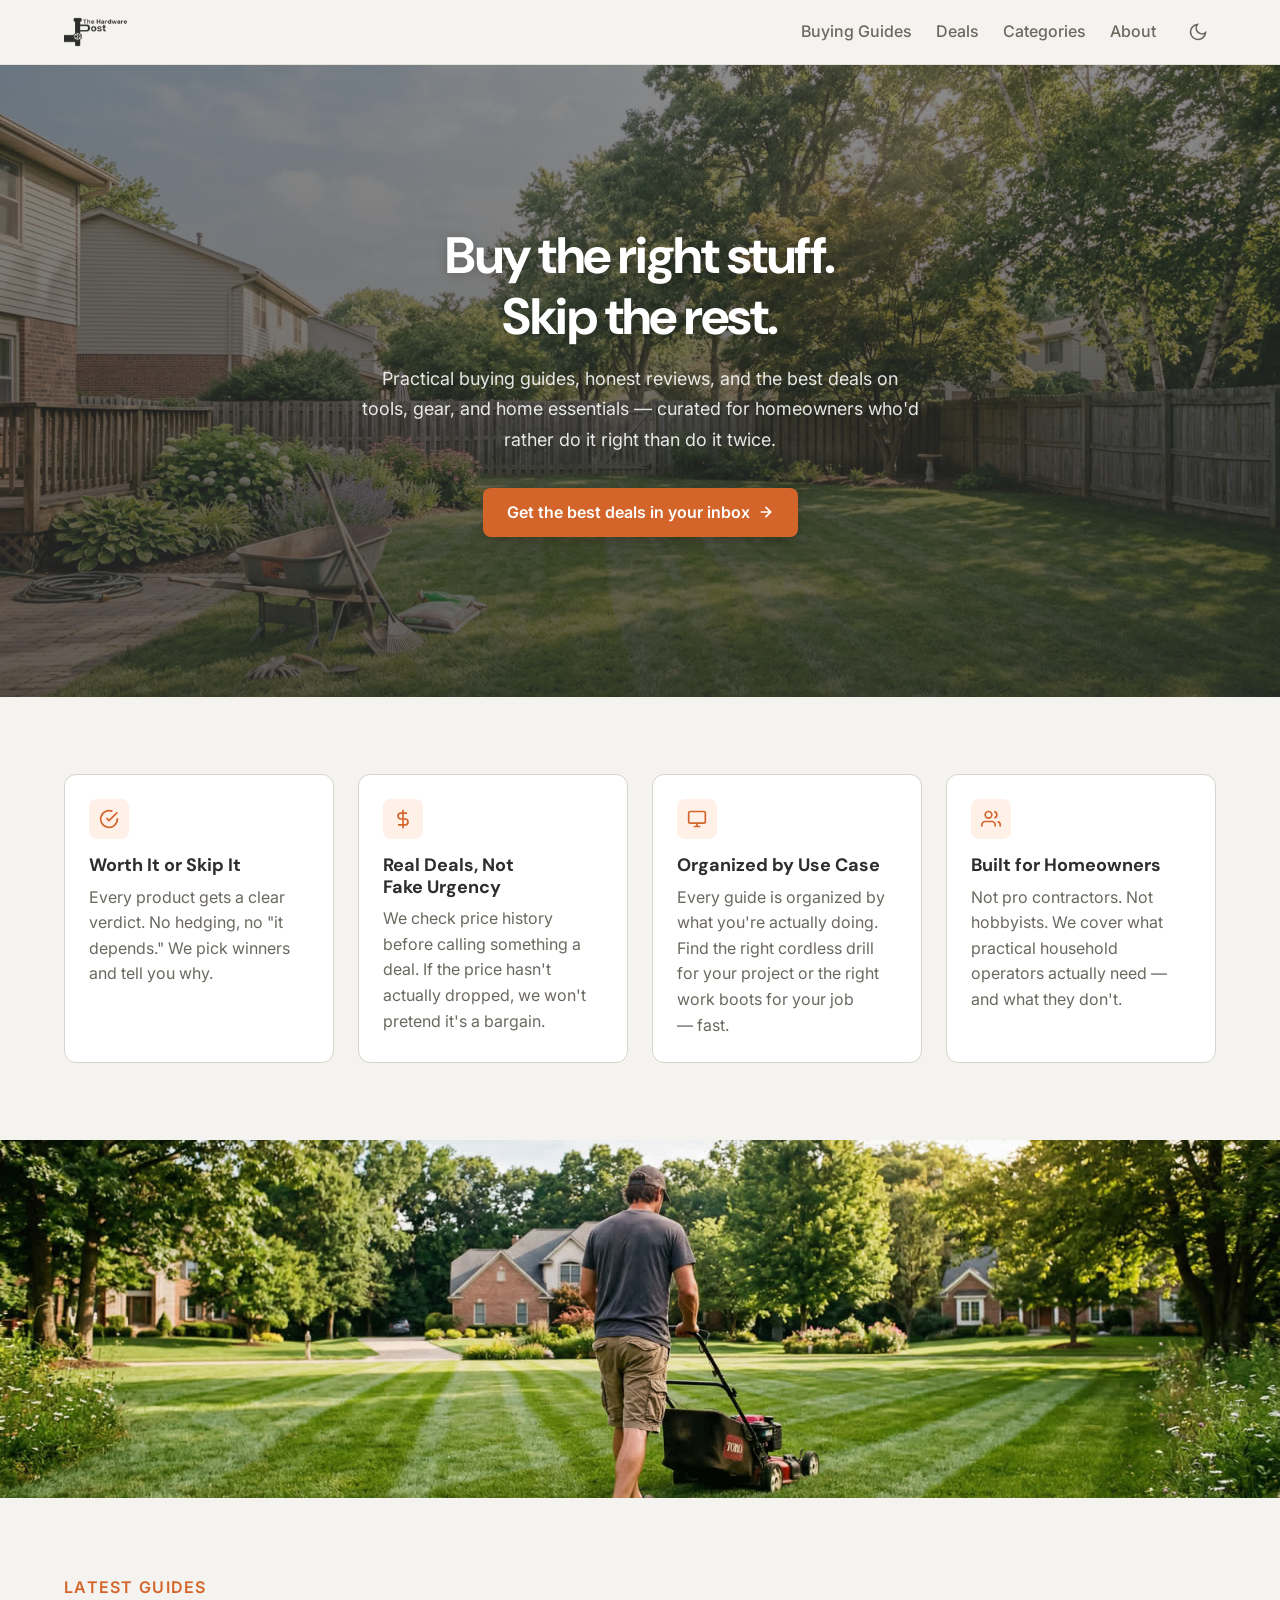
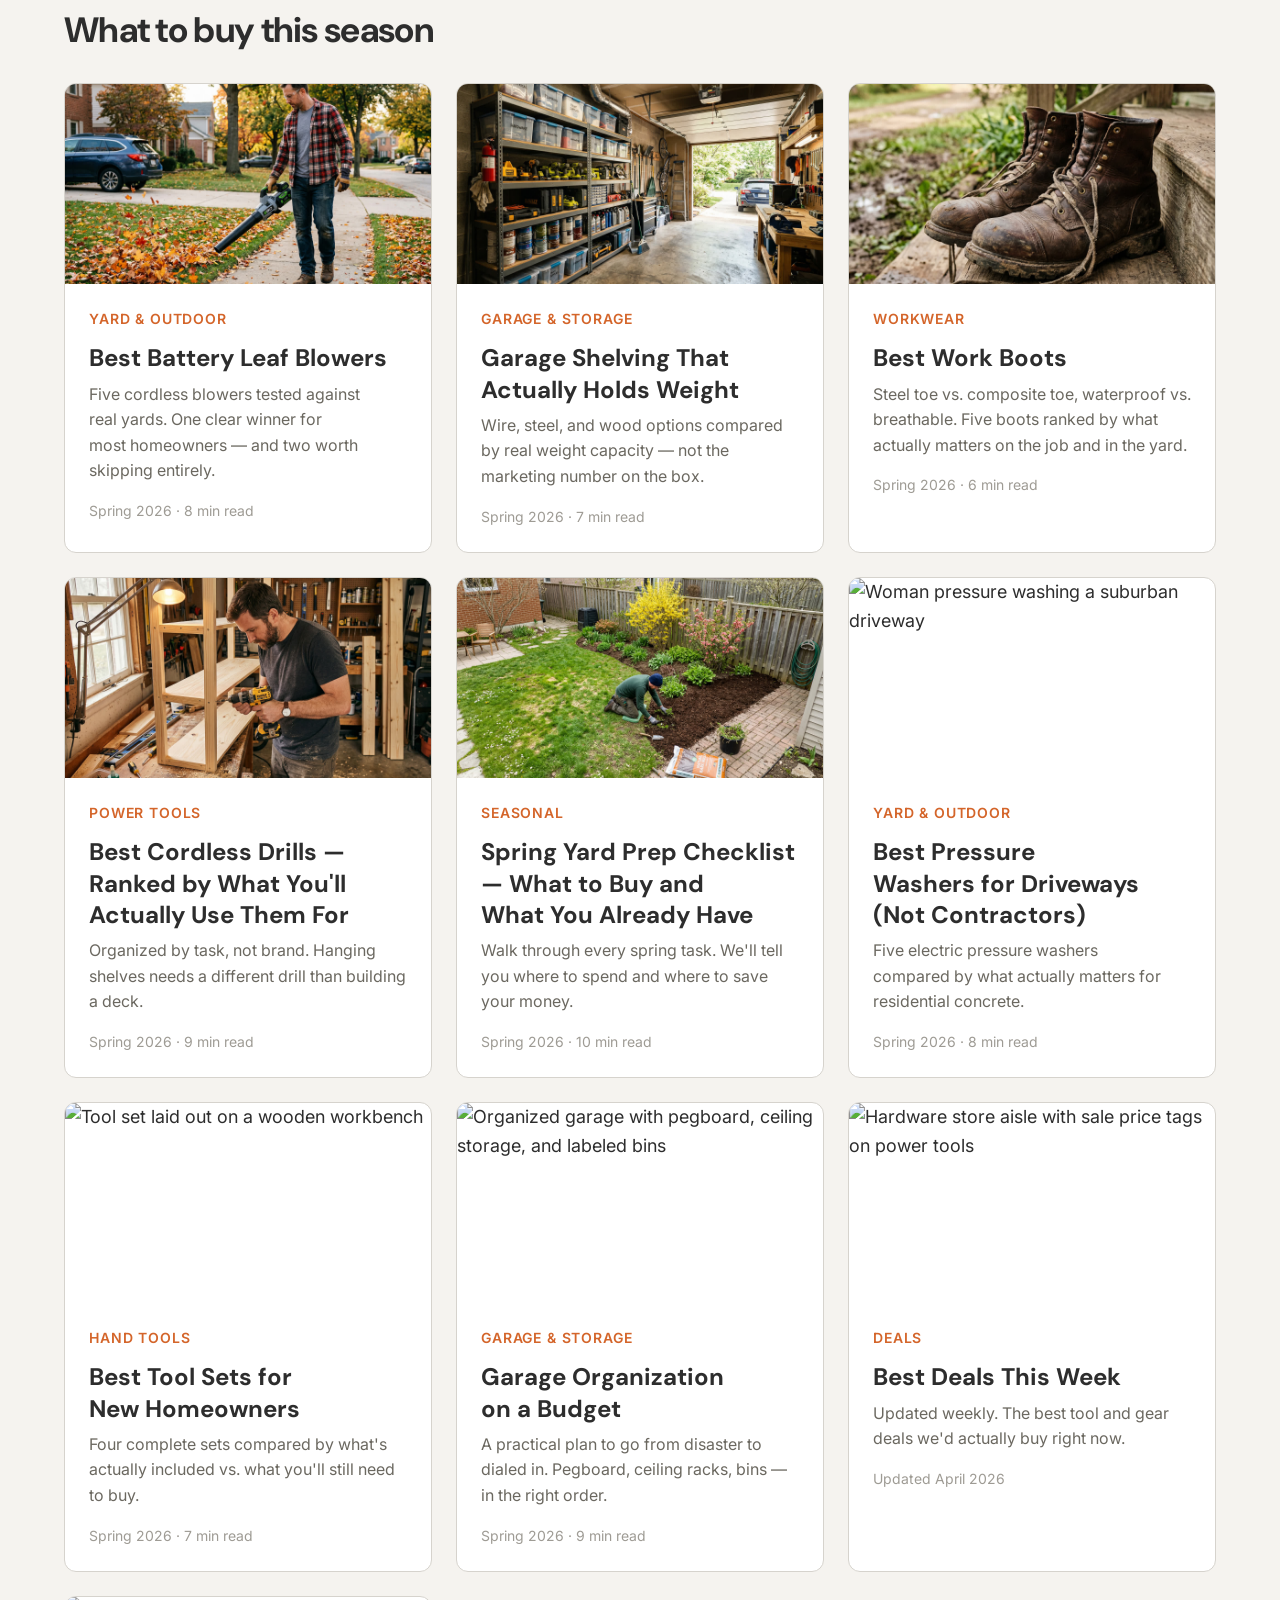
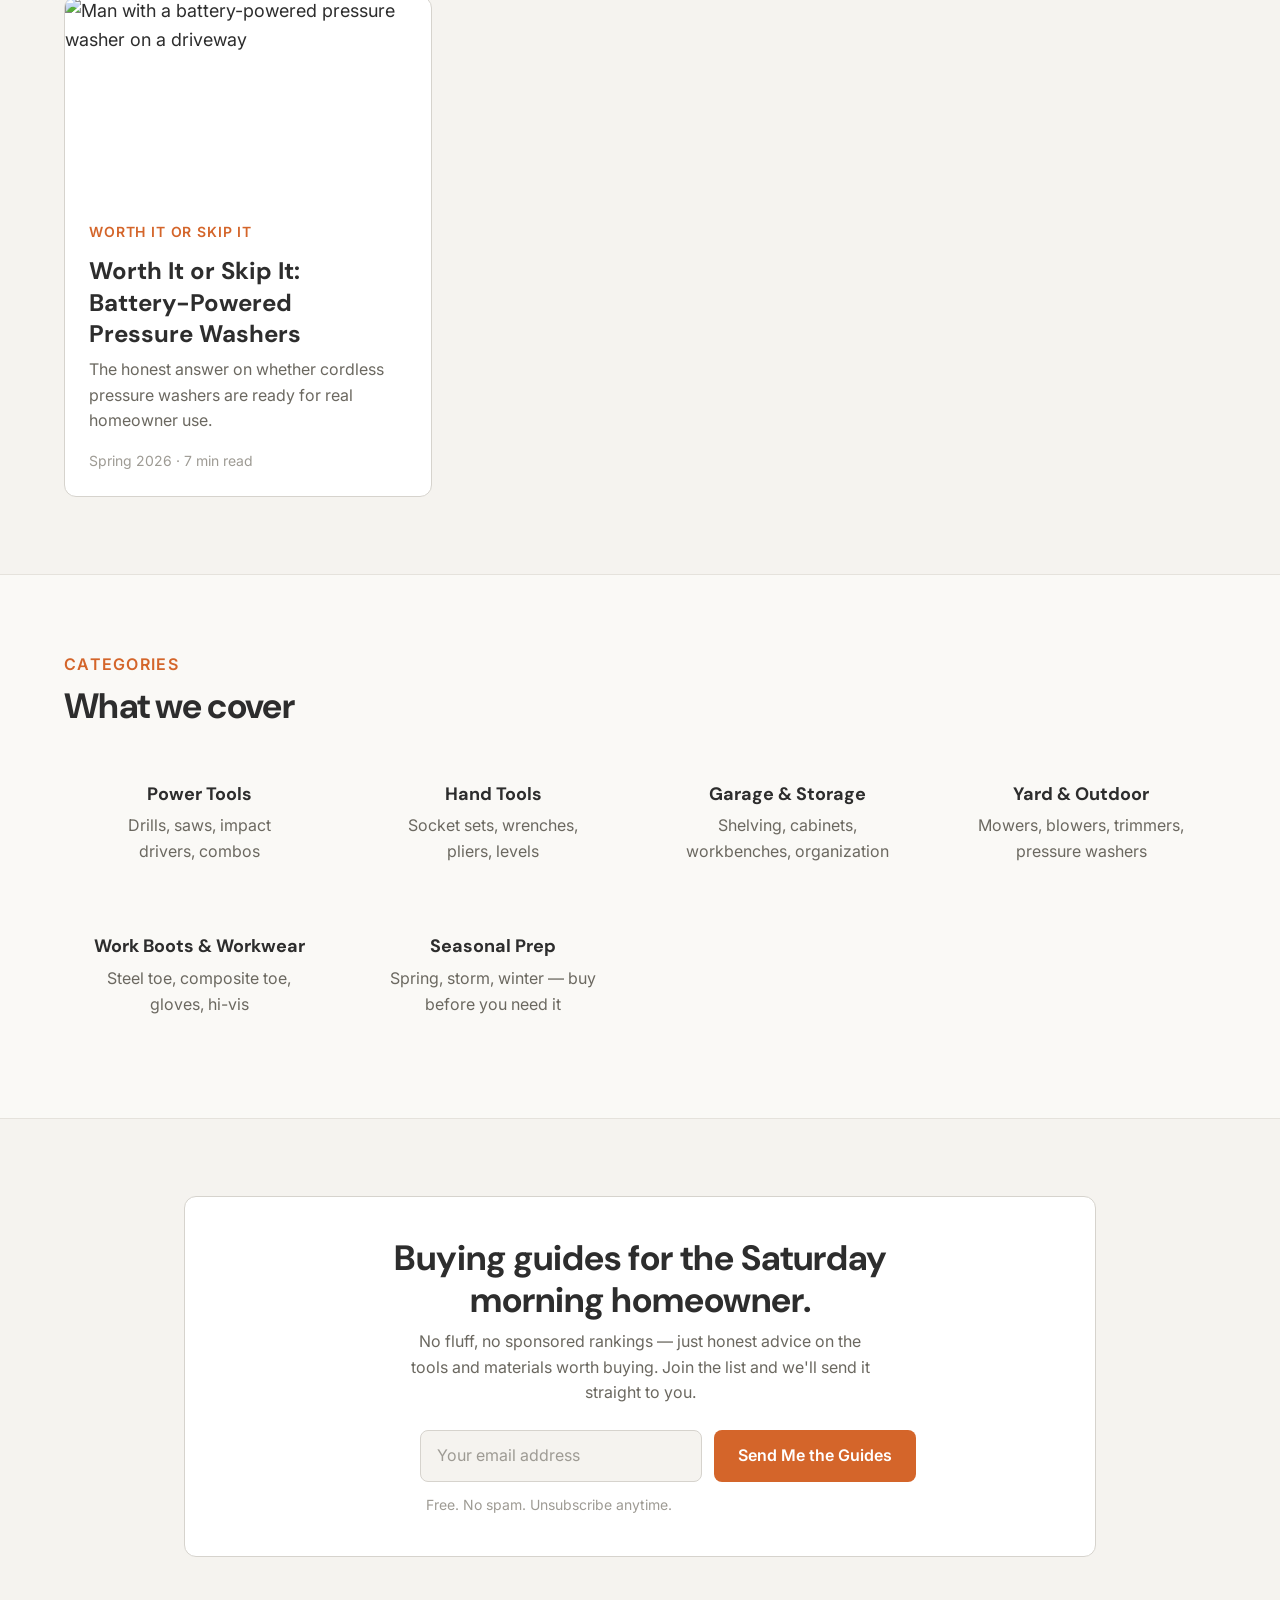
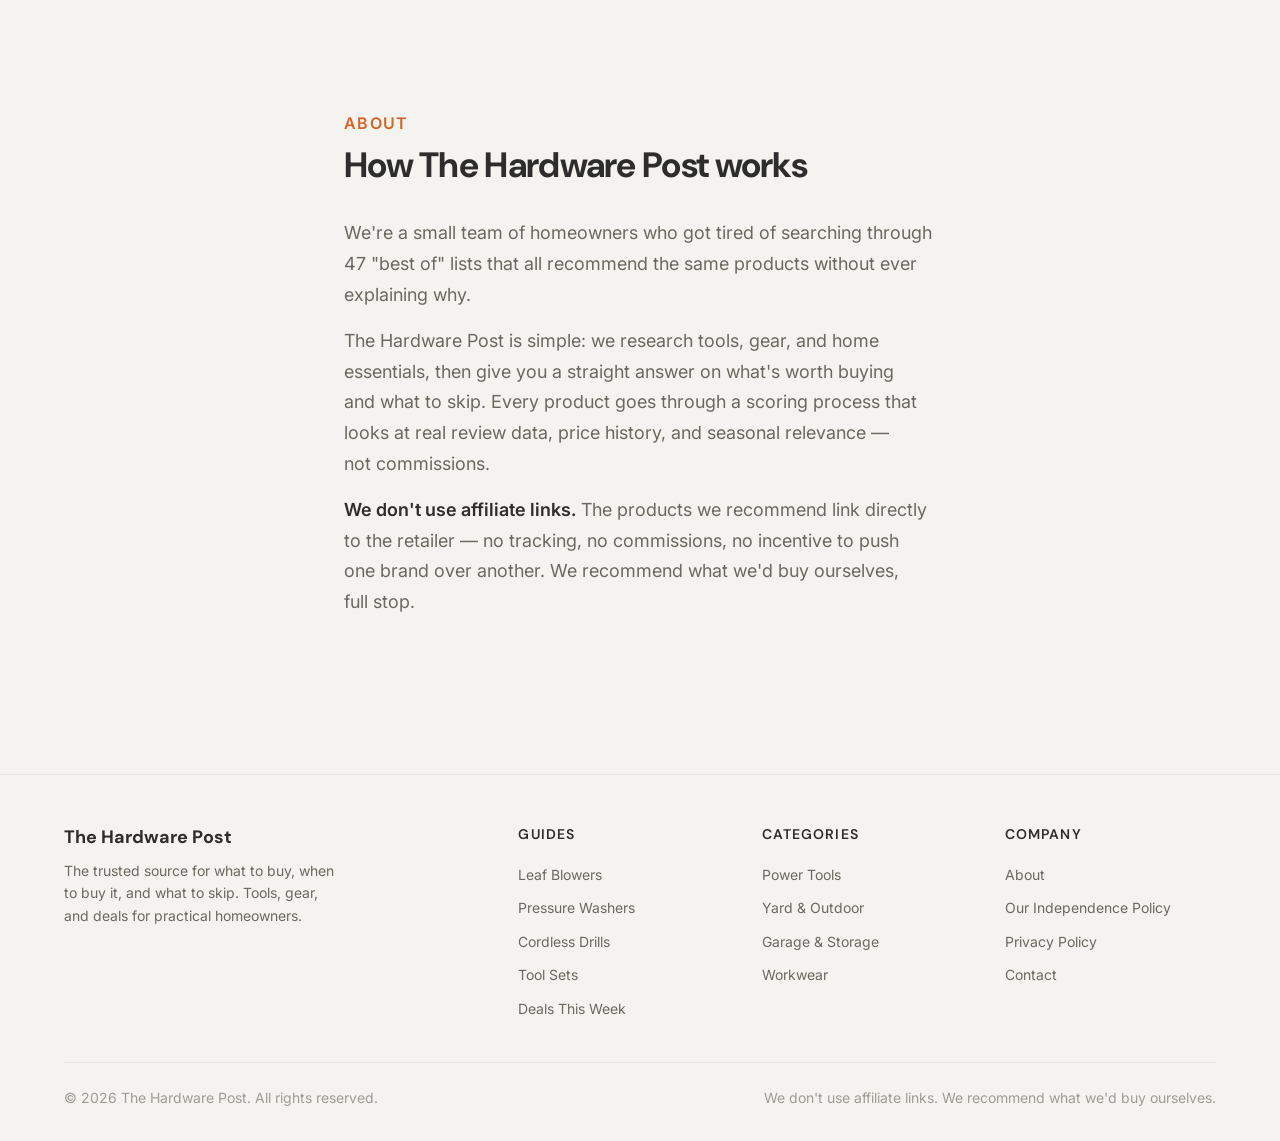
==== commit c6d2936d: "Remove all pricing from articles and homepage - Strip 393 price references across all 10 articles - " ====
--- a/index.html
+++ b/index.html
@@ -9,6 +9,14 @@
   <meta property="og:description" content="The trusted source for what to buy, when to buy it, and what to skip.">
   <meta property="og:type" content="website">
   <link rel="stylesheet" href="style.css">
+<!-- Google tag (gtag.js) -->
+  <script async src="https://www.googletagmanager.com/gtag/js?id=G-45VR59GWZ4"></script>
+  <script>
+    window.dataLayer = window.dataLayer || [];
+    function gtag(){dataLayer.push(arguments);}
+    gtag('js', new Date());
+    gtag('config', 'G-45VR59GWZ4');
+  </script>
 </head>
 <body>
 
@@ -63,14 +71,14 @@
               <svg width="20" height="20" viewBox="0 0 24 24" fill="none" stroke="currentColor" stroke-width="2"><path d="M12 1v22M17 5H9.5a3.5 3.5 0 0 0 0 7h5a3.5 3.5 0 0 1 0 7H6"/></svg>
             </div>
             <h3 class="value-card__title">Real Deals, Not Fake Urgency</h3>
-            <p class="value-card__text">We check price history before calling something a deal. If it was $99 last week and $99 today, we won't pretend it's a bargain.</p>
+            <p class="value-card__text">We check price history before calling something a deal. If the price hasn't actually dropped, we won't pretend it's a bargain.</p>
           </div>
           <div class="value-card">
             <div class="value-card__icon">
               <svg width="20" height="20" viewBox="0 0 24 24" fill="none" stroke="currentColor" stroke-width="2"><rect x="2" y="3" width="20" height="14" rx="2"/><path d="M8 21h8M12 17v4"/></svg>
             </div>
-            <h3 class="value-card__title">Best Under $X</h3>
-            <p class="value-card__text">Every guide is organized by budget. Find the best cordless drill under $150 or the best work boots under $100 — fast.</p>
+            <h3 class="value-card__title">Organized by Use Case</h3>
+            <p class="value-card__text">Every guide is organized by what you're actually doing. Find the right cordless drill for your project or the right work boots for your job — fast.</p>
           </div>
           <div class="value-card">
             <div class="value-card__icon">
@@ -101,7 +109,7 @@
             </div>
             <div class="article-card__body">
               <span class="article-card__tag">Yard &amp; Outdoor</span>
-              <h3 class="article-card__title">Best Battery Leaf Blowers Under $250</h3>
+              <h3 class="article-card__title">Best Battery Leaf Blowers</h3>
               <p class="article-card__excerpt">Five cordless blowers tested against real yards. One clear winner for most homeowners — and two worth skipping entirely.</p>
               <p class="article-card__meta">Spring 2026 · 8 min read</p>
             </div>
@@ -125,7 +133,7 @@
             </div>
             <div class="article-card__body">
               <span class="article-card__tag">Workwear</span>
-              <h3 class="article-card__title">Best Work Boots Under $150</h3>
+              <h3 class="article-card__title">Best Work Boots</h3>
               <p class="article-card__excerpt">Steel toe vs. composite toe, waterproof vs. breathable. Five boots ranked by what actually matters on the job and in the yard.</p>
               <p class="article-card__meta">Spring 2026 · 6 min read</p>
             </div>
@@ -162,7 +170,7 @@
             <div class="article-card__body">
               <span class="article-card__tag">Yard &amp; Outdoor</span>
               <h3 class="article-card__title">Best Pressure Washers for Driveways (Not Contractors)</h3>
-              <p class="article-card__excerpt">Five electric pressure washers under $350 compared by what actually matters for residential concrete.</p>
+              <p class="article-card__excerpt">Five electric pressure washers compared by what actually matters for residential concrete.</p>
               <p class="article-card__meta">Spring 2026 · 8 min read</p>
             </div>
           </a>
@@ -174,7 +182,7 @@
             <div class="article-card__body">
               <span class="article-card__tag">Hand Tools</span>
               <h3 class="article-card__title">Best Tool Sets for New Homeowners</h3>
-              <p class="article-card__excerpt">Four complete sets under $200 compared by what's actually included vs. what you'll still need to buy.</p>
+              <p class="article-card__excerpt">Four complete sets compared by what's actually included vs. what you'll still need to buy.</p>
               <p class="article-card__meta">Spring 2026 · 7 min read</p>
             </div>
           </a>
@@ -186,7 +194,7 @@
             <div class="article-card__body">
               <span class="article-card__tag">Garage &amp; Storage</span>
               <h3 class="article-card__title">Garage Organization on a Budget</h3>
-              <p class="article-card__excerpt">A $469 plan to go from disaster to dialed in. Pegboard, ceiling racks, bins — in the right order.</p>
+              <p class="article-card__excerpt">A practical plan to go from disaster to dialed in. Pegboard, ceiling racks, bins — in the right order.</p>
               <p class="article-card__meta">Spring 2026 · 9 min read</p>
             </div>
           </a>
--- a/style.css
+++ b/style.css
@@ -424,6 +424,25 @@
   .newsletter__form { flex-direction: column; }
 }
 
+/* Where-to-buy links */
+.where-to-buy {
+  font-size: var(--text-sm);
+  color: var(--color-text-muted);
+  background: var(--color-surface-alt);
+  border: 1px solid var(--color-border);
+  border-radius: var(--radius-md);
+  padding: var(--space-3) var(--space-4);
+  margin-top: var(--space-3);
+  margin-bottom: var(--space-5);
+}
+.where-to-buy a {
+  color: var(--color-accent);
+  font-weight: 600;
+}
+.where-to-buy a:hover {
+  text-decoration: underline;
+}
+
 /* Kit form overrides — keep form consistent with site design */
 .formkit-form[data-uid="83792e4516"] {
   background: transparent !important;
